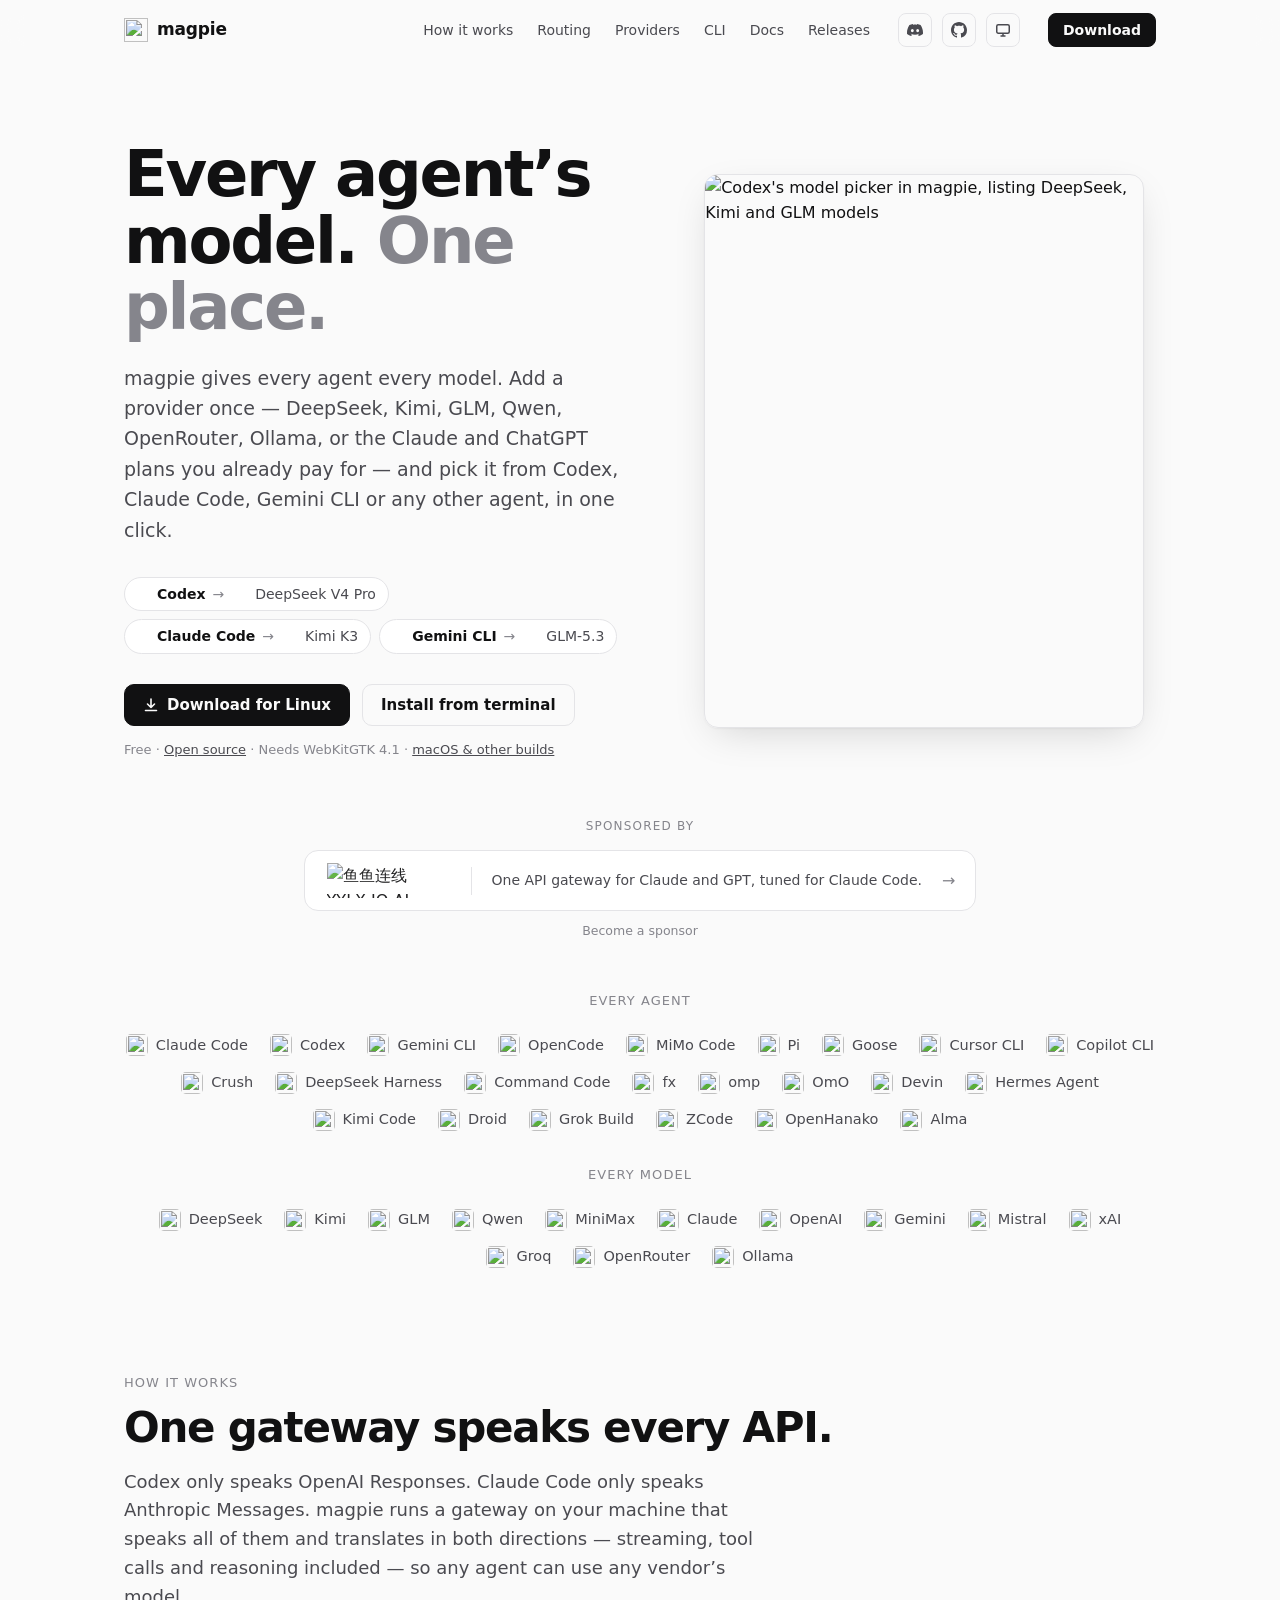
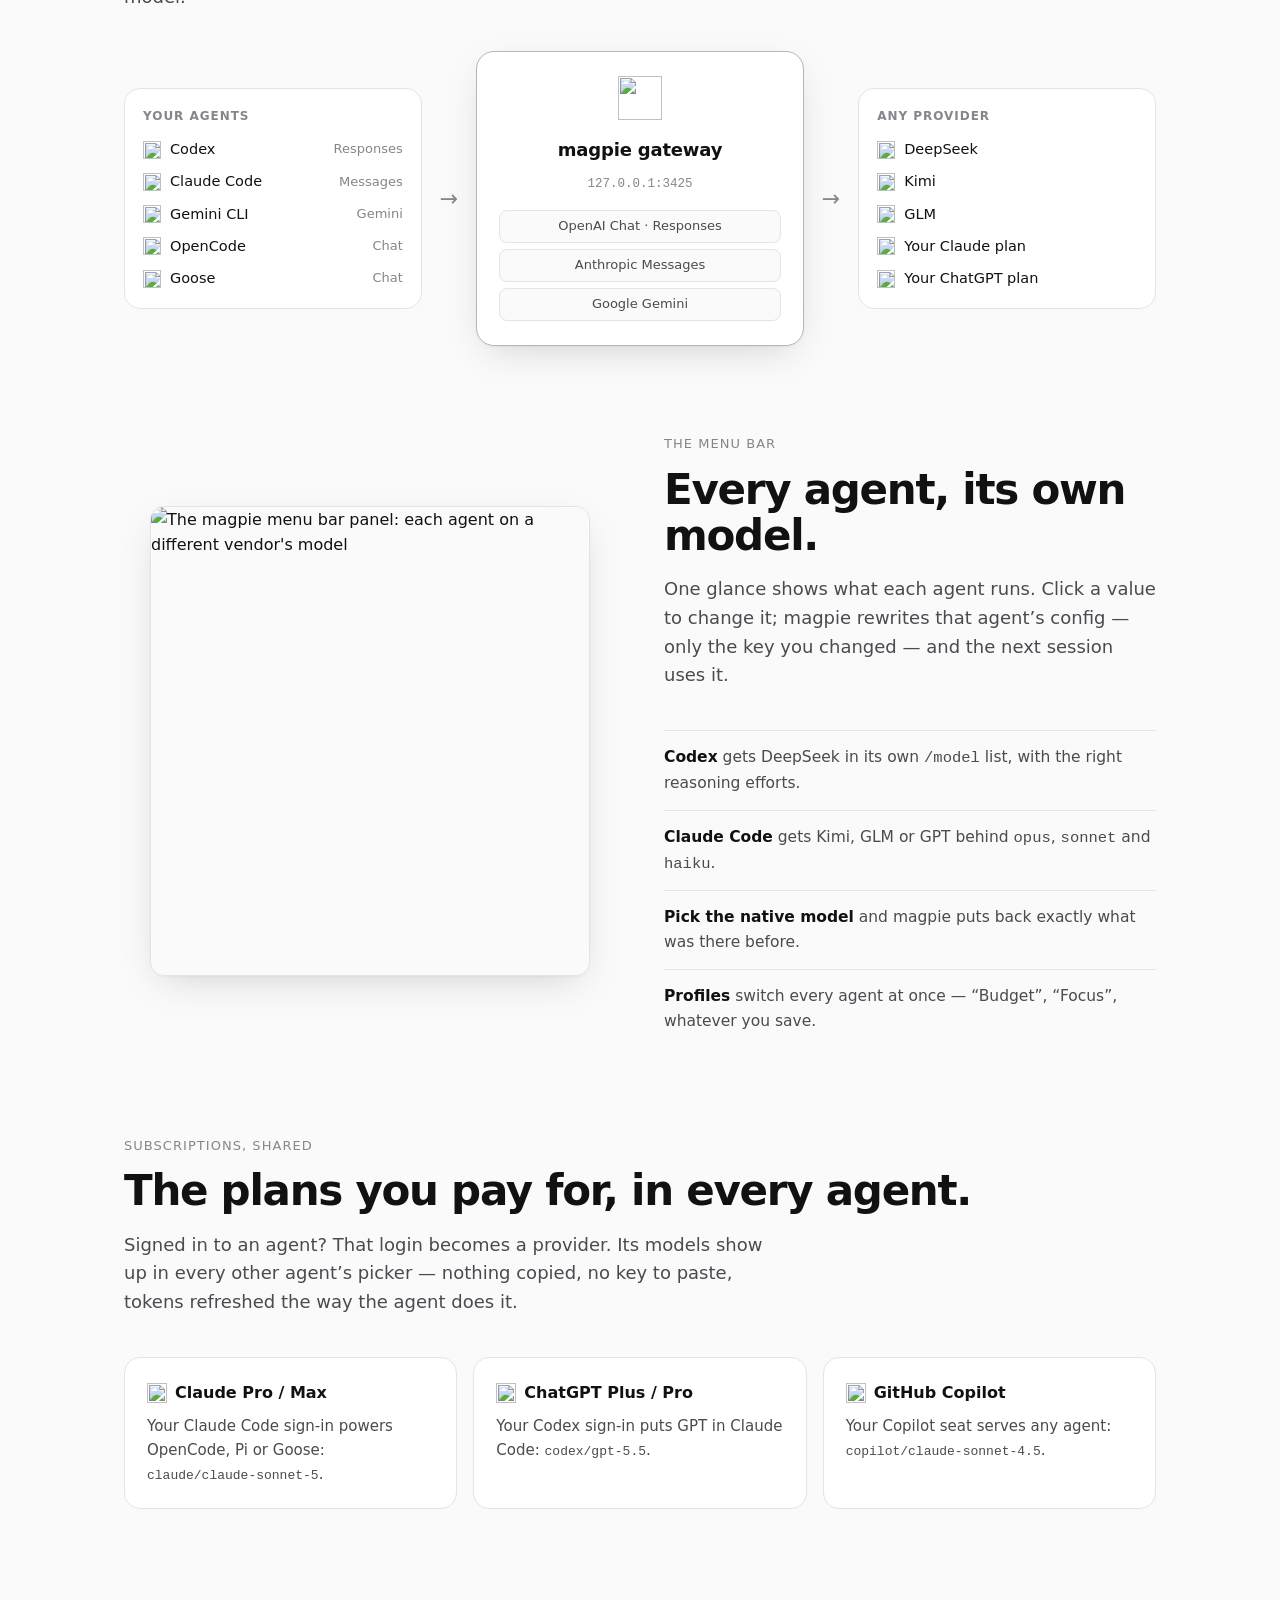
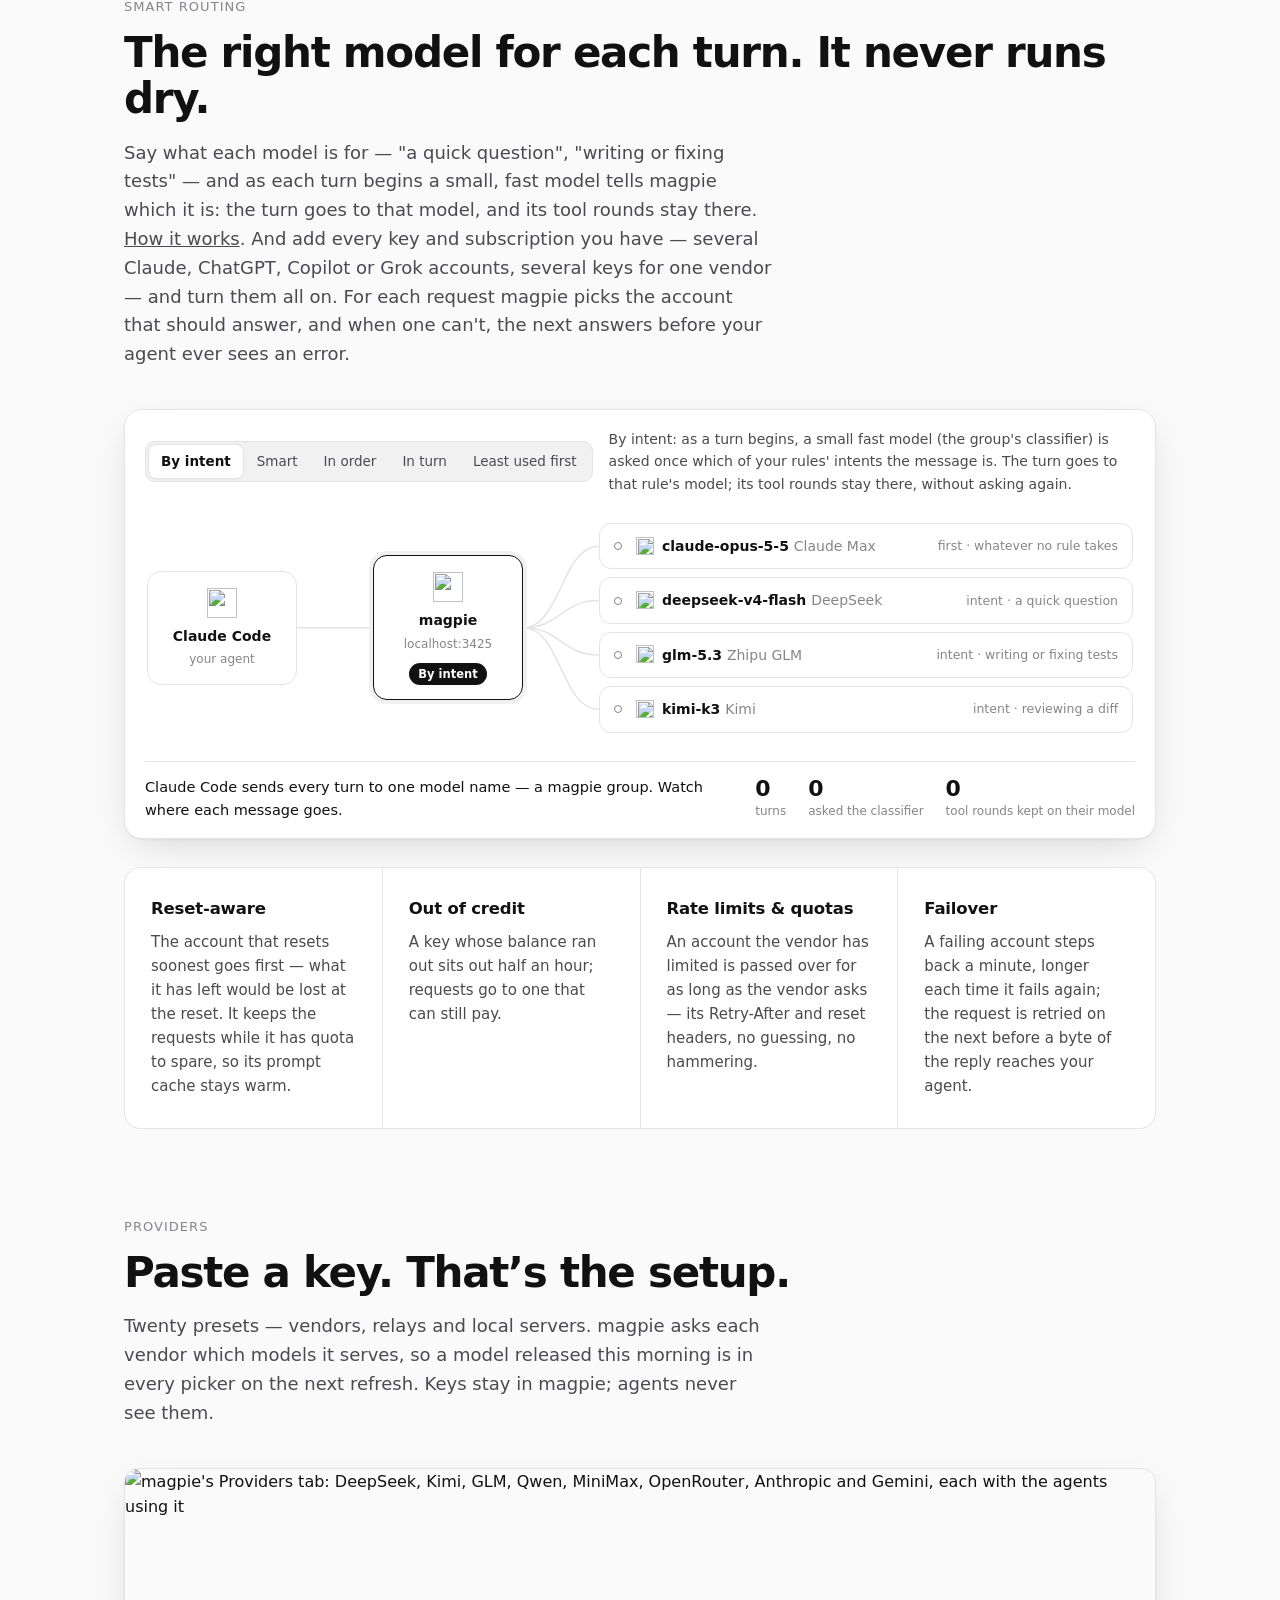
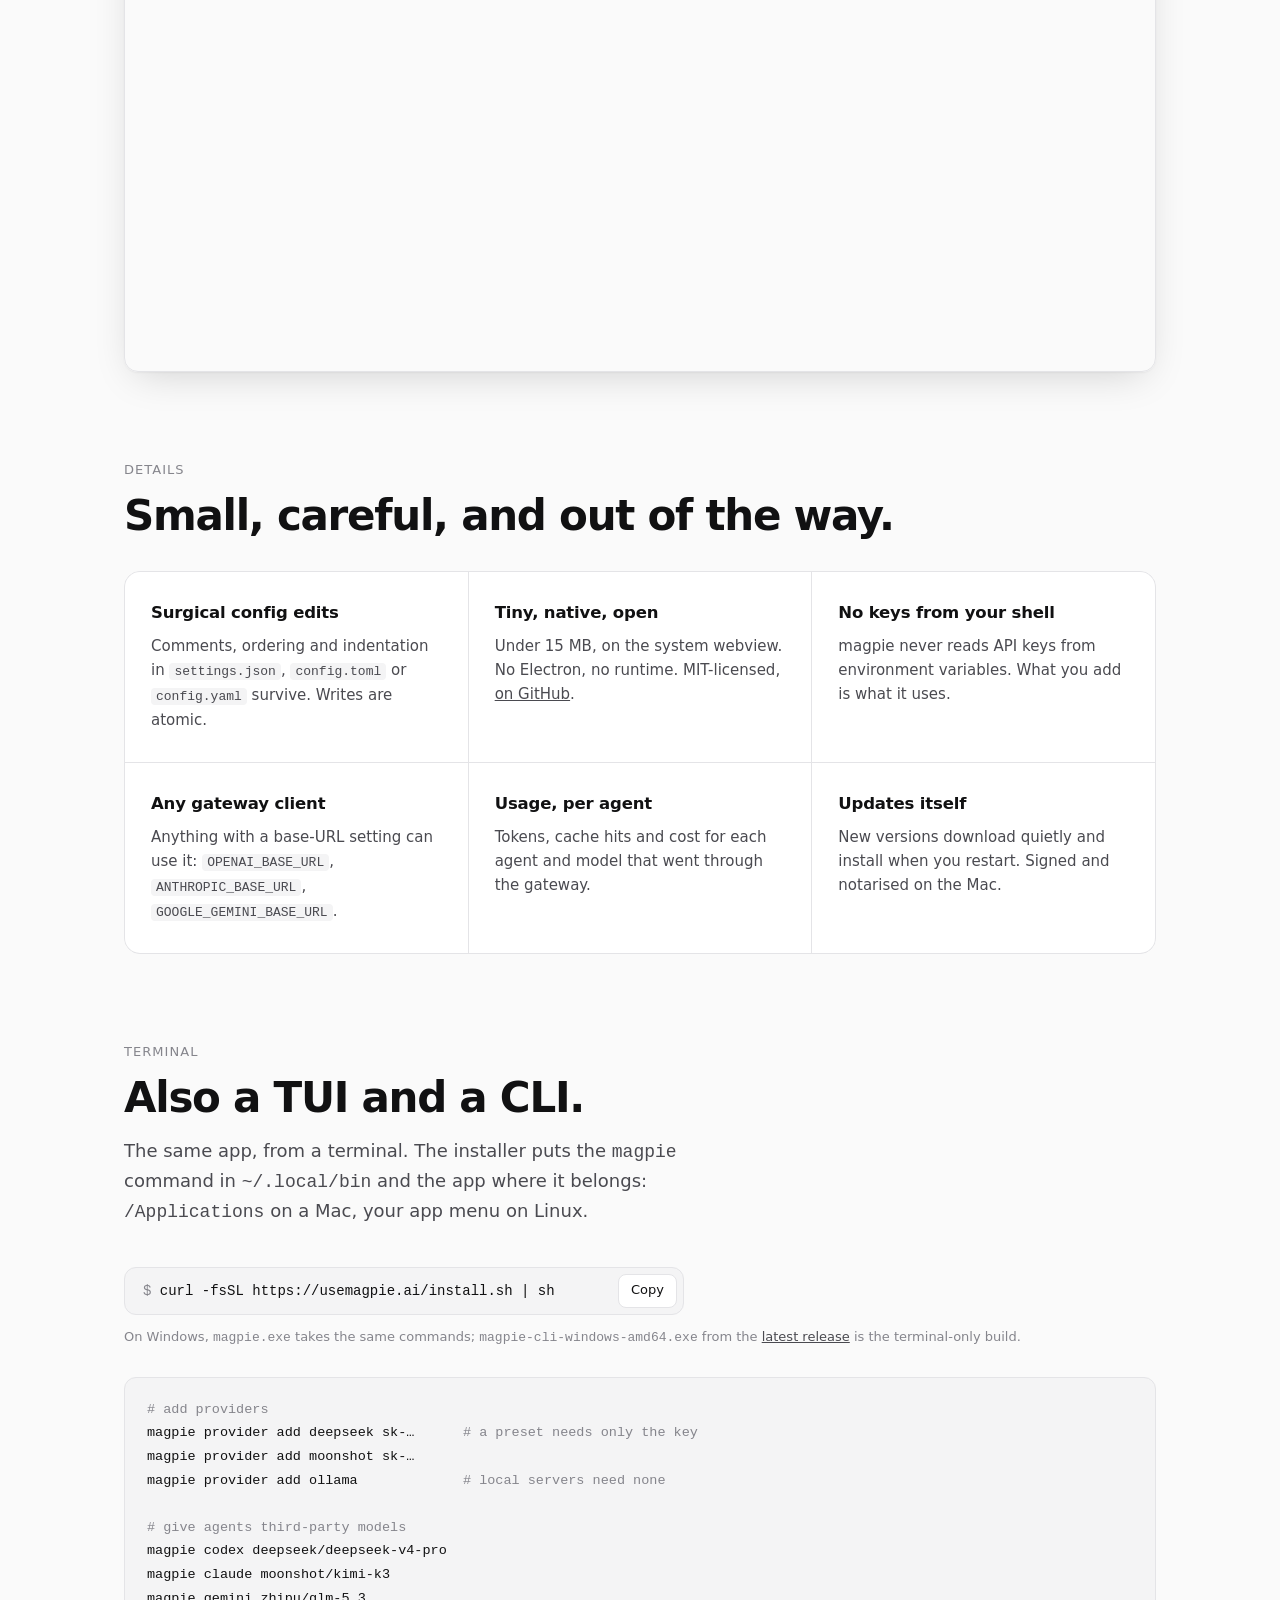
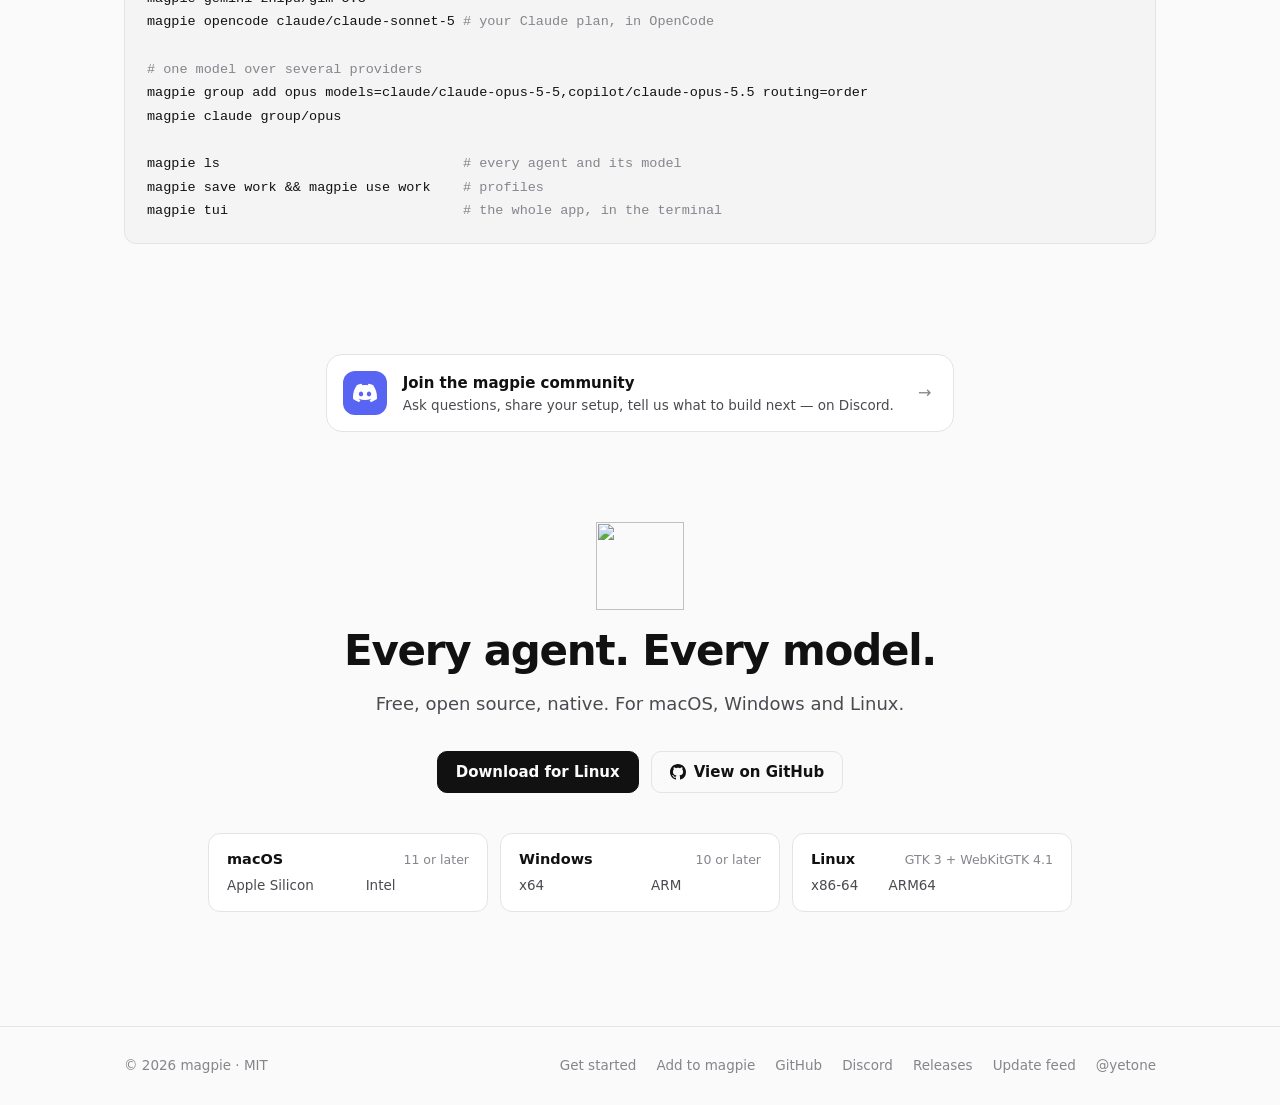
==== site/public/index.html @ d2b93f5d "chore: 同步上游主分支并保留 Codex 回归用例 #239 合并 main 831df857，保留原生会话标识和禁用供应商时模型列表不收窄的两组回归用例。全量 nogui 测试、go vet、" ====
<!doctype html>
<html lang="en">
<head>
<meta charset="utf-8">
<meta name="viewport" content="width=device-width, initial-scale=1">
<title>magpie</title>
<meta name="description" content="One place to pick every agent's model. Codex on DeepSeek, Claude Code on Kimi, Gemini CLI on GLM, from the menu bar, through one local gateway.">
<meta name="color-scheme" content="light dark">
<meta name="theme-color" content="#fafafa">
<script>
// The chosen theme (light, dark, or the system's) is on <html data-theme>
// before anything paints.
(() => {
  let mode = "system";
  try { mode = localStorage.getItem("theme") || "system"; } catch {}
  const q = matchMedia("(prefers-color-scheme: dark)");
  const apply = () => {
    const t = mode === "system" ? (q.matches ? "dark" : "light") : mode;
    document.documentElement.dataset.theme = t;
    document.querySelector('meta[name="theme-color"]').content = t === "dark" ? "#0b0b0c" : "#fafafa";
    document.querySelectorAll("button.theme").forEach((b) => { b.dataset.mode = mode; b.title = "Theme: " + mode; });
  };
  q.addEventListener("change", () => mode === "system" && apply());
  window.setTheme = (m) => { mode = m; try { m === "system" ? localStorage.removeItem("theme") : localStorage.setItem("theme", m); } catch {} apply(); };
  window.themeMode = () => mode;
  apply();
})();
</script>
<link rel="icon" href="/favicon.png" type="image/png">
<link rel="apple-touch-icon" href="/img/icon-256.png">
<meta property="og:title" content="magpie">
<meta property="og:description" content="Every agent’s model. One place.">
<meta property="og:image" content="https://usemagpie.ai/img/og.png">
<meta property="og:image:width" content="2400">
<meta property="og:image:height" content="1260">
<meta property="og:image:alt" content="magpie: every agent’s model, one place">
<meta name="twitter:title" content="magpie">
<meta name="twitter:description" content="Every agent’s model. One place.">
<meta name="twitter:image" content="https://usemagpie.ai/img/og.png">
<meta property="og:url" content="https://usemagpie.ai/">
<meta name="twitter:card" content="summary_large_image">
<style>
:root {
  --bg: #fafafa;
  --bg2: #f1f1f2;
  --card: #ffffff;
  --ink: #111112;
  --ink2: #4a4a50;
  --ink3: #85858c;
  --line: #e4e4e7;
  --btn: #111112;
  --btn-ink: #fafafa;
  --code: #f4f4f5;
  --shadow: 0 1px 2px rgba(0,0,0,.04), 0 12px 40px -12px rgba(0,0,0,.18);
}
:root[data-theme="dark"] {
    --bg: #0b0b0c;
    --bg2: #121214;
    --card: #161618;
    --ink: #f2f2f3;
    --ink2: #b3b3ba;
    --ink3: #7a7a82;
    --line: #26262a;
    --btn: #f2f2f3;
    --btn-ink: #0b0b0c;
    --code: #151517;
    --shadow: 0 1px 2px rgba(0,0,0,.3), 0 20px 60px -20px rgba(0,0,0,.8);
}
@media (prefers-color-scheme: dark) {
  :root:not([data-theme="light"]) {
    --bg: #0b0b0c;
    --bg2: #121214;
    --card: #161618;
    --ink: #f2f2f3;
    --ink2: #b3b3ba;
    --ink3: #7a7a82;
    --line: #26262a;
    --btn: #f2f2f3;
    --btn-ink: #0b0b0c;
    --code: #151517;
    --shadow: 0 1px 2px rgba(0,0,0,.3), 0 20px 60px -20px rgba(0,0,0,.8);
  }
}
[data-theme="dark"] .bird { filter: invert(1); }
@media (prefers-color-scheme: dark) { :root:not([data-theme="light"]) .bird { filter: invert(1); } }
.for-dark { display: none !important; }
[data-theme="dark"] .for-light { display: none !important; }
[data-theme="dark"] .for-dark { display: block !important; }
.theme { display: inline-grid; place-items: center; width: 34px; height: 34px; border-radius: 8px; border: 1px solid var(--line); background: transparent; color: var(--ink2); cursor: pointer; padding: 0; }
.theme:hover { color: var(--ink); }
.theme svg { width: 16px; height: 16px; display: none; }
.theme.gh svg { display: block; }
nav .wrap > .gh { margin-right: -18px; }
.theme[data-mode="system"] .i-system, .theme[data-mode="light"] .i-light, .theme[data-mode="dark"] .i-dark { display: block; }
* { box-sizing: border-box; }
html { -webkit-text-size-adjust: 100%; }
body {
  margin: 0;
  background: var(--bg);
  color: var(--ink);
  font: 16px/1.6 -apple-system, BlinkMacSystemFont, "SF Pro Text", "Inter", "Segoe UI", system-ui, sans-serif;
  -webkit-font-smoothing: antialiased;
}
a { color: inherit; }
code, pre, kbd { font-family: ui-monospace, "SF Mono", "JetBrains Mono", Menlo, Consolas, monospace; }
.wrap { max-width: 1080px; margin: 0 auto; padding: 0 24px; }

nav { position: sticky; top: 0; z-index: 10; backdrop-filter: saturate(1.4) blur(14px); -webkit-backdrop-filter: saturate(1.4) blur(14px); background: color-mix(in srgb, var(--bg) 78%, transparent); border-bottom: 1px solid transparent; transition: border-color .2s; }
nav.scrolled { border-bottom-color: var(--line); }
nav .wrap { display: flex; align-items: center; gap: 28px; height: 60px; }
.brand { display: flex; align-items: center; gap: 9px; font-weight: 650; font-size: 17px; letter-spacing: -.01em; text-decoration: none; }
.brand img { width: 24px; height: 24px; }
nav .links { display: flex; gap: 24px; margin-left: auto; font-size: 14px; color: var(--ink2); }
nav .links a { text-decoration: none; }
nav .links a:hover { color: var(--ink); }
.btn { display: inline-flex; align-items: center; gap: 8px; padding: 0 18px; height: 42px; border-radius: 10px; background: var(--btn); color: var(--btn-ink); text-decoration: none; font-weight: 560; font-size: 15px; white-space: nowrap; border: 1px solid var(--btn); transition: transform .12s, opacity .12s; }
.btn:hover { opacity: .88; }
.btn:active { transform: translateY(1px); }
.btn.small { height: 34px; padding: 0 14px; font-size: 14px; border-radius: 8px; }
.btn.ghost { background: transparent; color: var(--ink); border-color: var(--line); }
.btn svg { width: 16px; height: 16px; }

.hero { padding: 80px 0 32px; display: grid; grid-template-columns: 1.05fr .95fr; gap: 56px; align-items: center; }
.hero h1 { font-size: clamp(40px, 6vw, 64px); line-height: 1.04; letter-spacing: -.035em; font-weight: 700; margin: 0 0 22px; }
.hero h1 span { color: var(--ink3); }
.hero p.lede { font-size: 19px; color: var(--ink2); margin: 0 0 32px; max-width: 30em; }
.cta { display: flex; flex-wrap: wrap; gap: 12px; align-items: center; }
.meta { margin-top: 14px; font-size: 13px; color: var(--ink3); }
.meta a { color: var(--ink2); }
.shot { position: relative; }
.shot picture img { width: 100%; height: auto; height: auto; max-width: 440px; display: block; margin: 0 auto; border-radius: 14px; box-shadow: var(--shadow); border: 1px solid var(--line); }

.sponsor { padding: 24px 0 8px; text-align: center; }
.sponsor p { font-size: 12px; letter-spacing: .1em; text-transform: uppercase; color: var(--ink3); margin: 0 0 14px; }
.sponsor .card { display: inline-flex; align-items: center; gap: 20px; max-width: 100%; padding: 12px 20px 12px 22px; background: var(--card); border: 1px solid var(--line); border-radius: 14px; text-decoration: none; text-align: left; transition: border-color .2s, box-shadow .2s, transform .2s; }
.sponsor .card:hover { border-color: color-mix(in srgb, var(--ink) 18%, var(--line)); box-shadow: var(--shadow); transform: translateY(-1px); }
.sponsor .card img { flex: none; width: 124px; height: auto; opacity: .92; }
.sponsor .card hr { flex: none; width: 1px; height: 28px; margin: 0; border: 0; background: var(--line); }
.sponsor .card span { font-size: 14px; line-height: 1.5; color: var(--ink2); }
.sponsor .card i { flex: none; font-style: normal; color: var(--ink3); transition: color .2s, transform .2s; }
.sponsor .card:hover i { color: var(--ink); transform: translateX(2px); }
.sponsor .more { display: inline-block; margin-top: 10px; font-size: 12.5px; color: var(--ink3); text-decoration: none; }
.sponsor .more:hover { color: var(--ink2); }

.community { text-align: center; padding: 110px 0 0; }
.community a { display: inline-flex; align-items: center; gap: 16px; max-width: 100%; padding: 16px 22px 16px 16px; background: var(--card); border: 1px solid var(--line); border-radius: 16px; text-decoration: none; text-align: left; transition: border-color .2s, box-shadow .2s, transform .2s; }
.community a:hover { border-color: color-mix(in srgb, var(--ink) 18%, var(--line)); box-shadow: var(--shadow); transform: translateY(-1px); }
.community .glyph { flex: none; display: grid; place-items: center; width: 44px; height: 44px; border-radius: 12px; color: #fff; background: #5865f2; }
.community .glyph svg { width: 24px; height: 24px; }
.community b { display: block; font-size: 15px; font-weight: 600; color: var(--ink); }
.community span { display: block; font-size: 13.5px; line-height: 1.5; color: var(--ink2); }
.community i { flex: none; margin-left: 8px; font-style: normal; color: var(--ink3); transition: color .2s, transform .2s; }
.community a:hover i { color: var(--ink); transform: translateX(2px); }
.community + .final { padding-top: 90px; }

.agents { padding: 40px 0 16px; text-align: center; }
.agents p { font-size: 13px; letter-spacing: .08em; text-transform: uppercase; color: var(--ink3); margin: 0 0 22px; }
.agents ul { list-style: none; margin: 0; padding: 0; display: flex; flex-wrap: wrap; justify-content: center; gap: 14px 22px; }
.agents li { display: flex; align-items: center; gap: 8px; font-size: 14.5px; color: var(--ink2); }
.agents img { width: 22px; height: 22px; border-radius: 5px; }

section { padding: 88px 0 0; }
.eyebrow { font-size: 13px; letter-spacing: .08em; text-transform: uppercase; color: var(--ink3); margin: 0 0 12px; }
h2 { font-size: clamp(30px, 4vw, 42px); line-height: 1.1; letter-spacing: -.03em; margin: 0 0 16px; font-weight: 680; }
.sub { font-size: 18px; color: var(--ink2); max-width: 36em; margin: 0 0 40px; }

.grid { display: grid; grid-template-columns: repeat(3, 1fr); gap: 1px; background: var(--line); border: 1px solid var(--line); border-radius: 16px; overflow: hidden; }
.grid > div { background: var(--card); padding: 28px 26px 30px; }
.grid h3 { margin: 0 0 8px; font-size: 16.5px; letter-spacing: -.01em; font-weight: 640; }
.grid p { margin: 0; color: var(--ink2); font-size: 15px; }
.grid code { font-size: 13px; background: var(--code); padding: 1px 5px; border-radius: 4px; }

.split { display: grid; grid-template-columns: 1fr 1fr; gap: 48px; align-items: center; }
.split img { width: 100%; height: auto; height: auto; max-width: 440px; display: block; margin: 0 auto; border-radius: 14px; box-shadow: var(--shadow); border: 1px solid var(--line); }
.split ul { padding: 0; margin: 0; list-style: none; }
.split li { padding: 14px 0; border-top: 1px solid var(--line); color: var(--ink2); font-size: 15.5px; }
.split li b { color: var(--ink); font-weight: 600; }

pre { margin: 0; background: var(--code); border: 1px solid var(--line); border-radius: 12px; padding: 20px 22px; overflow-x: auto; font-size: 13.5px; line-height: 1.75; color: var(--ink); }
pre .c { color: var(--ink3); }
.table { width: 100%; border-collapse: collapse; font-size: 14.5px; }
.table th, .table td { text-align: left; padding: 11px 12px; border-bottom: 1px solid var(--line); }
.table th { font-weight: 560; color: var(--ink3); font-size: 13px; }
.table td:first-child { font-weight: 560; }
.table code { font-size: 13px; }

.install { display: flex; align-items: center; gap: 12px; background: var(--code); border: 1px solid var(--line); border-radius: 12px; padding: 6px 6px 6px 18px; max-width: 560px; }
.install code { flex: 1; font-size: 14px; overflow-x: auto; white-space: nowrap; }
.install code::before { content: "$ "; color: var(--ink3); }
.copy { flex: none; height: 34px; padding: 0 12px; border-radius: 8px; border: 1px solid var(--line); background: var(--card); color: var(--ink); font: inherit; font-size: 13px; cursor: pointer; }
.copy:hover { border-color: var(--ink3); }

.final { text-align: center; padding: 120px 0 100px; }
.final img { width: 88px; height: 88px; margin-bottom: 18px; }
.final .cta { justify-content: center; }
.btn .os-windows, .btn .os-linux { display: none; }
html[data-os="windows"] .btn .os-mac, html[data-os="linux"] .btn .os-mac { display: none; }
html[data-os="windows"] .btn .os-windows, html[data-os="linux"] .btn .os-linux { display: block; }
.plats { display: flex; justify-content: center; flex-wrap: wrap; gap: 12px; margin-top: 40px; scroll-margin-top: 90px; }
.plats > div { display: grid; grid-template-columns: auto auto; gap: 4px 14px; align-items: baseline; text-align: left; padding: 14px 18px; flex: 0 1 280px; min-width: 250px; border: 1px solid var(--line); border-radius: 12px; background: var(--card); font-size: 13.5px; }
.plats b { font-weight: 600; font-size: 14.5px; color: var(--ink); }
.plats span { color: var(--ink3); font-size: 12.5px; justify-self: end; }
.plats a { color: var(--ink2); text-decoration: none; }
.plats a:hover { color: var(--ink); text-decoration: underline; }
footer { border-top: 1px solid var(--line); padding: 28px 0 40px; font-size: 13.5px; color: var(--ink3); }
footer .wrap { display: flex; flex-wrap: wrap; gap: 12px 24px; align-items: center; }
footer .links { margin-left: auto; display: flex; gap: 20px; }
footer a { text-decoration: none; }
footer a:hover { color: var(--ink); }

.shot.stack { position: relative; }
.shot img.pick { width: 100%; height: auto; height: auto; max-width: 440px; display: block; margin: 0 auto; border-radius: 14px; box-shadow: var(--shadow); border: 1px solid var(--line); }
.chips { display: flex; flex-wrap: wrap; gap: 8px; margin: 0 0 30px; }
.chip { display: inline-flex; align-items: center; gap: 7px; font-size: 14px; color: var(--ink2); background: var(--card); border: 1px solid var(--line); border-radius: 999px; padding: 5px 12px 5px 8px; }
.chip img { width: 17px; height: 17px; }
.chip b { color: var(--ink); font-weight: 580; }
.chip i { font-style: normal; color: var(--ink3); }

.flow { display: grid; grid-template-columns: 1fr auto 1.1fr auto 1fr; gap: 18px; align-items: center; }
.col { background: var(--card); border: 1px solid var(--line); border-radius: 16px; padding: 18px; }
.col h4 { margin: 0 0 12px; font-size: 12px; letter-spacing: .08em; text-transform: uppercase; color: var(--ink3); font-weight: 560; }
.col ul { list-style: none; margin: 0; padding: 0; display: grid; gap: 9px; }
.col li { display: flex; align-items: center; gap: 9px; font-size: 14.5px; }
.col li img { width: 18px; height: 18px; }
.col li span { color: var(--ink3); font-size: 13px; margin-left: auto; }
.hub { background: var(--card); color: var(--ink); border: 1px solid color-mix(in srgb, var(--ink) 22%, var(--line)); border-radius: 18px; padding: 24px 22px; text-align: center; box-shadow: var(--shadow); }
.hub img { width: 44px; height: 44px; }
.hub b { display: block; font-size: 18px; margin: 8px 0 4px; letter-spacing: -.01em; }
.hub code { font-size: 12.5px; color: var(--ink3); }
.hub ul { list-style: none; padding: 0; margin: 16px 0 0; display: grid; gap: 6px; font-size: 13px; color: var(--ink2); }
.hub li { background: var(--bg); border: 1px solid var(--line); border-radius: 8px; padding: 5px 8px; }
.arrow { color: var(--ink3); font-size: 22px; }


@keyframes live { 70% { box-shadow: 0 0 0 7px transparent; } 100% { box-shadow: 0 0 0 0 transparent; } }

.rt { background: var(--card); border: 1px solid var(--line); border-radius: 18px; box-shadow: var(--shadow); padding: 18px 20px 16px; margin: 0 0 28px; }
.rt-top { display: flex; align-items: center; gap: 12px 16px; flex-wrap: wrap; }
.rt-tabs { display: inline-flex; gap: 2px; padding: 3px; background: var(--bg2); border: 1px solid var(--line); border-radius: 10px; max-width: 100%; overflow-x: auto; }
.rt-tabs button { font: inherit; font-size: 13.5px; border: 0; background: none; color: var(--ink2); padding: 6px 12px; border-radius: 7px; cursor: pointer; white-space: nowrap; }
.rt-tabs button:hover { color: var(--ink); }
.rt-tabs button[aria-selected="true"] { background: var(--card); color: var(--ink); font-weight: 560; box-shadow: 0 0 0 1px var(--line), 0 1px 2px rgb(0 0 0 / .08); }
.rt-mode { margin: 0; flex: 1 1 20em; font-size: 14px; color: var(--ink2); }
.rt-stage { position: relative; display: grid; grid-template-columns: 150px 150px minmax(0, 1fr); column-gap: 76px; align-items: center; padding: 28px 2px; }
.rt-wires { position: absolute; inset: 0; width: 100%; height: 100%; overflow: visible; pointer-events: none; }
.rt-wires path { fill: none; stroke: var(--line); stroke-width: 1.5; transition: opacity .3s; }
.rt-wires path.live { stroke: var(--ink3); stroke-dasharray: 3 5; animation: rtflow .7s linear infinite; }
.rt-wires path.rest { stroke-dasharray: 2 6; opacity: .45; }
@keyframes rtflow { to { stroke-dashoffset: -8; } }
.rt-wires .pkt { fill: var(--ink); filter: drop-shadow(0 0 3px var(--ink3)); }
.rt-wires .pkt.back { fill: var(--card); stroke: var(--ink); stroke-width: 2; }
.rt-node { position: relative; z-index: 1; display: flex; flex-direction: column; align-items: center; gap: 3px; padding: 16px 10px 14px; background: var(--card); border: 1px solid var(--line); border-radius: 14px; text-align: center; }
.rt-node img { width: 30px; height: 30px; margin-bottom: 4px; }
.rt-node b { font-size: 14px; font-weight: 600; }
.rt-node small { font-size: 12px; color: var(--ink3); }
.rt-hub { border-color: var(--ink); box-shadow: 0 0 0 4px var(--bg2); }
.rt-hub i { font-style: normal; font-size: 11.5px; font-weight: 560; margin-top: 6px; padding: 2px 9px; border-radius: 999px; background: var(--ink); color: var(--card); }
.rt-hub.tick, .rt-src.tick { animation: rttick .4s ease-out; }
@keyframes rttick { 40% { transform: scale(1.04); } }
.rt-accts { position: relative; z-index: 1; list-style: none; margin: 0; padding: 0; display: grid; gap: 8px; }
.rt-accts li { position: relative; display: grid; grid-template-columns: 10px minmax(0, 1fr) auto; align-items: center; column-gap: 12px; row-gap: 7px; padding: 11px 14px; background: var(--card); border: 1px solid var(--line); border-radius: 12px; font-size: 14px; transition: opacity .3s, border-color .3s; }
.rt-accts b { font-weight: 560; color: var(--ink); overflow: hidden; text-overflow: ellipsis; white-space: nowrap; }
.rt-accts b span { font-weight: 450; color: var(--ink3); }
.rt-accts b img { width: 18px; height: 18px; margin-right: 8px; vertical-align: -3.5px; }
.rt-accts em { font-style: normal; font-size: 12.5px; color: var(--ink3); white-space: nowrap; font-variant-numeric: tabular-nums; }
.rt-accts .bar { grid-column: 2 / 4; height: 4px; border-radius: 2px; background: var(--bg2); overflow: hidden; }
.rt-accts .bar i { display: block; height: 100%; width: 0; border-radius: 2px; background: var(--ink3); transition: width .4s; }
.rt-accts li.nobar .bar { visibility: hidden; }
.rt-accts.models .bar { display: none; }
.rt-accts .dot { width: 8px; height: 8px; border-radius: 50%; border: 1.5px solid var(--ink3); }
.rt-accts li.on { border-color: var(--ink); }
.rt-accts li.on em { color: var(--ink); }
.rt-accts li.on .bar i { background: var(--ink); }
.rt-accts li.on .dot { background: var(--ink); border-color: var(--ink); box-shadow: 0 0 0 0 color-mix(in srgb, var(--ink) 40%, transparent); animation: live 1.8s infinite; }
.rt-accts li.low em { color: var(--ink2); }
.rt-accts li.rest { border-style: dashed; }
.rt-accts li.rest > :not(.tag) { opacity: .5; }
.rt-accts li.hit { animation: rthit .45s; }
@keyframes rthit { 20% { transform: translateX(-5px); } 40% { transform: translateX(4px); } 60% { transform: translateX(-2px); } 80% { transform: translateX(1px); } }
.rt-accts .tag { position: absolute; right: 12px; top: -10px; padding: 2px 8px; border-radius: 6px; background: var(--ink); color: var(--card); font: 600 11px/1.5 ui-monospace, SFMono-Regular, Menlo, monospace; opacity: 0; transform: translateY(4px) scale(.9); transition: opacity .25s, transform .25s; pointer-events: none; }
.rt-accts li.tagged .tag { opacity: 1; transform: none; }
.rt-foot { display: flex; align-items: center; justify-content: space-between; gap: 14px 24px; flex-wrap: wrap; padding-top: 14px; border-top: 1px solid var(--line); }
.rt-cap { flex: 1 1 24em; margin: 0; min-height: 3em; display: flex; align-items: center; font-size: 14.5px; color: var(--ink); }
.rt-cap.in { animation: rtin .4s ease-out; }
@keyframes rtin { from { opacity: 0; transform: translateY(4px); } }
.rt-stats { display: flex; gap: 22px; font-size: 12px; color: var(--ink3); }
.rt-stats span { display: flex; flex-direction: column; }
.rt-stats b { font-size: 22px; line-height: 1.2; font-weight: 650; letter-spacing: -.02em; color: var(--ink); font-variant-numeric: tabular-nums; }
.grid.rt-points { grid-template-columns: repeat(4, 1fr); }
@media (prefers-reduced-motion: reduce) { .rt-accts li.on .dot, .rt-wires path.live, .rt-accts li.hit, .rt-hub.tick, .rt-src.tick, .rt-cap.in { animation: none; } }
@media (max-width: 860px) {
  .rt-stage { grid-template-columns: 1fr 1fr; column-gap: 40px; row-gap: 30px; }
  .rt-accts { grid-column: 1 / -1; padding-left: 26px; }
  .grid.rt-points { grid-template-columns: 1fr 1fr; }
}
@media (max-width: 560px) {
  .rt { padding: 14px 12px 14px; }
  .rt-stage { column-gap: 24px; }
  .rt-accts li { grid-template-columns: 10px minmax(0, 1fr); padding: 10px 12px; }
  .rt-accts em { grid-column: 2; white-space: normal; }
  .rt-accts .bar { grid-column: 2; }
  .grid.rt-points { grid-template-columns: 1fr; }
}
.wide img { width: 100%; height: auto; height: auto; display: block; border-radius: 14px; box-shadow: var(--shadow); border: 1px solid var(--line); }
.subs { display: grid; grid-template-columns: repeat(3, 1fr); gap: 16px; }
.subs > div { background: var(--card); border: 1px solid var(--line); border-radius: 16px; padding: 22px; }
.subs .who { display: flex; align-items: center; gap: 8px; font-weight: 600; margin-bottom: 8px; }
.subs .who img { width: 20px; height: 20px; }
.subs p { margin: 0; color: var(--ink2); font-size: 15px; }
.subs code { font-size: 13px; }

@media (max-width: 860px) {
  .hero { grid-template-columns: 1fr; padding-top: 56px; gap: 44px; }
  .split { grid-template-columns: 1fr; }
  .split.rev > :first-child { order: 2; }
  .flow { grid-template-columns: 1fr; }
  .arrow { transform: rotate(90deg); text-align: center; }
  .subs { grid-template-columns: 1fr; }
  .grid { grid-template-columns: 1fr 1fr; }
  nav .links a.hide { display: none; }
}
@media (max-width: 560px) {
  .wrap { padding: 0 16px; }
  .grid { grid-template-columns: 1fr; }
  .sponsor .card { flex-direction: column; gap: 10px; padding: 16px 20px; text-align: center; }
  .sponsor .card hr, .sponsor .card i { display: none; }
  nav .links { gap: 16px; }
  nav .wrap { gap: 14px; }
  nav .links a.hide-sm { display: none; }
  nav .wrap > .gh { margin-right: -6px; }
  section { padding-top: 64px; }
  .table .path { display: none; }
}
</style>
</head>
<body>

<nav id="nav"><div class="wrap">
  <a class="brand" href="/"><img class="bird" src="/img/magpie-small.svg" alt="">magpie</a>
  <div class="links">
    <a class="hide" href="#how">How it works</a>
    <a class="hide" href="#routing">Routing</a>
    <a class="hide" href="#providers">Providers</a>
    <a href="#cli">CLI</a>
    <a class="hide-sm" href="/docs/start">Docs</a>
    <a class="hide-sm" href="https://github.com/yetone/magpie-releases/releases">Releases</a>
  </div>
  <a class="theme gh" href="https://discord.gg/vGSnD3ZKQF" aria-label="magpie on Discord" title="Join us on Discord"><svg viewBox="0 0 24 24" fill="currentColor" aria-hidden="true"><path d="M20.317 4.3698a19.7913 19.7913 0 00-4.8851-1.5152.0741.0741 0 00-.0785.0371c-.211.3753-.4447.8648-.6083 1.2495-1.8447-.2762-3.68-.2762-5.4868 0-.1636-.3933-.4058-.8742-.6177-1.2495a.077.077 0 00-.0785-.037 19.7363 19.7363 0 00-4.8852 1.515.0699.0699 0 00-.0321.0277C.5334 9.0458-.319 13.5799.0992 18.0578a.0824.0824 0 00.0312.0561c2.0528 1.5076 4.0413 2.4228 5.9929 3.0294a.0777.0777 0 00.0842-.0276c.4616-.6304.8731-1.2952 1.226-1.9942a.076.076 0 00-.0416-.1057c-.6528-.2476-1.2743-.5495-1.8722-.8923a.077.077 0 01-.0076-.1277c.1258-.0943.2517-.1923.3718-.2914a.0743.0743 0 01.0776-.0105c3.9278 1.7933 8.18 1.7933 12.0614 0a.0739.0739 0 01.0785.0095c.1202.099.246.1981.3728.2924a.077.077 0 01-.0066.1276 12.2986 12.2986 0 01-1.873.8914.0766.0766 0 00-.0407.1067c.3604.698.7719 1.3628 1.225 1.9932a.076.076 0 00.0842.0286c1.961-.6067 3.9495-1.5219 6.0023-3.0294a.077.077 0 00.0313-.0552c.5004-5.177-.8382-9.6739-3.5485-13.6604a.061.061 0 00-.0312-.0286zM8.02 15.3312c-1.1825 0-2.1569-1.0857-2.1569-2.419 0-1.3332.9555-2.4189 2.157-2.4189 1.2108 0 2.1757 1.0952 2.1568 2.419 0 1.3332-.9555 2.4189-2.1569 2.4189zm7.9748 0c-1.1825 0-2.1569-1.0857-2.1569-2.419 0-1.3332.9554-2.4189 2.1569-2.4189 1.2108 0 2.1757 1.0952 2.1568 2.419 0 1.3332-.946 2.4189-2.1568 2.4189Z"/></svg></a>
  <a class="theme gh" href="https://github.com/yetone/magpie" aria-label="magpie on GitHub" title="Source on GitHub"><svg viewBox="0 0 16 16" fill="currentColor" aria-hidden="true"><path d="M8 0C3.58 0 0 3.58 0 8c0 3.54 2.29 6.53 5.47 7.59.4.07.55-.17.55-.38 0-.19-.01-.82-.01-1.49-2.01.37-2.53-.49-2.69-.94-.09-.23-.48-.94-.82-1.13-.28-.15-.68-.52-.01-.53.63-.01 1.08.58 1.23.82.72 1.21 1.87.87 2.33.66.07-.52.28-.87.51-1.07-1.78-.2-3.64-.89-3.64-3.95 0-.87.31-1.59.82-2.15-.08-.2-.36-1.02.08-2.12 0 0 .67-.21 2.2.82.64-.18 1.32-.27 2-.27.68 0 1.36.09 2 .27 1.53-1.04 2.2-.82 2.2-.82.44 1.1.16 1.92.08 2.12.51.56.82 1.27.82 2.15 0 3.07-1.87 3.75-3.65 3.95.29.25.54.73.54 1.48 0 1.07-.01 1.93-.01 2.2 0 .21.15.46.55.38A8.013 8.013 0 0 0 16 8c0-4.42-3.58-8-8-8Z"/></svg></a>
  <button class="theme" type="button" aria-label="Theme" title="Theme: system"><svg class="i-system" viewBox="0 0 16 16" fill="none" stroke="currentColor" stroke-width="1.5"><rect x="1.75" y="2.75" width="12.5" height="8.5" rx="1.5"/><path d="M5.5 14h5M8 11.25V14"/></svg><svg class="i-light" viewBox="0 0 16 16" fill="none" stroke="currentColor" stroke-width="1.5" stroke-linecap="round"><circle cx="8" cy="8" r="3"/><path d="M8 1v1.5M8 13.5V15M1 8h1.5M13.5 8H15M3 3l1 1M12 12l1 1M3 13l1-1M12 4l1-1"/></svg><svg class="i-dark" viewBox="0 0 16 16" fill="none" stroke="currentColor" stroke-width="1.5" stroke-linejoin="round"><path d="M13.5 9.5A5.5 5.5 0 0 1 6.5 2.5a5.5 5.5 0 1 0 7 7Z"/></svg></button>
  <a class="btn small dl" href="/download">Download</a>
</div></nav>

<main class="wrap">
  <header class="hero">
    <div>
      <h1>Every agent’s model. <span>One place.</span></h1>
      <p class="lede">magpie gives every agent every model. Add a provider once — DeepSeek, Kimi, GLM, Qwen, OpenRouter, Ollama, or the Claude and ChatGPT plans you already pay for — and pick it from Codex, Claude Code, Gemini CLI or any other agent, in one click.</p>
      <div class="chips">
        <span class="chip"><img src="/icons/codex-color.svg" alt=""><b>Codex</b><i>→</i><img src="/icons/deepseek-color.svg" alt="">DeepSeek V4 Pro</span>
        <span class="chip"><img src="/icons/claudecode-color.svg" alt=""><b>Claude Code</b><i>→</i><img class="bird" src="/icons/kimi.svg" alt="">Kimi K3</span>
        <span class="chip"><img src="/icons/geminicli-color.svg" alt=""><b>Gemini CLI</b><i>→</i><img src="/icons/zhipu-color.svg" alt="">GLM-5.3</span>
      </div>
      <div class="cta">
        <a class="btn dl" href="/download">
          <svg class="os-mac" viewBox="0 0 16 16" fill="currentColor"><path d="M11.2 8.5c0-1.6 1.3-2.4 1.4-2.4-.8-1.1-2-1.3-2.4-1.3-1-.1-2 .6-2.5.6s-1.3-.6-2.2-.6C4.4 4.8 3.3 5.5 2.7 6.6c-1.2 2.1-.3 5.2.9 6.9.6.8 1.2 1.7 2.1 1.7.8 0 1.2-.5 2.2-.5s1.3.5 2.2.5 1.5-.9 2-1.7c.6-.9.9-1.8.9-1.9 0 0-1.8-.7-1.8-3.1ZM9.6 3.6c.5-.6.8-1.3.7-2.1-.7 0-1.5.5-2 1-.4.5-.8 1.3-.7 2.1.8.1 1.5-.4 2-1Z"/></svg>
          <svg class="os-windows" viewBox="0 0 16 16" fill="currentColor"><path d="M1 2.3 6.7 1.5v5.6H1V2.3Zm6.4-.9L15 .3v6.8H7.4V1.4ZM1 7.9h5.7v5.6L1 12.7V7.9Zm6.4 0H15v6.8l-7.6-1.1V7.9Z"/></svg>
          <svg class="os-linux" viewBox="0 0 16 16" fill="none" stroke="currentColor" stroke-width="1.6" stroke-linecap="round" stroke-linejoin="round"><path d="M8 2v8.5M4.5 7 8 10.5 11.5 7M2.5 13.5h11"/></svg>
          <span class="dl-label">Download for Mac</span>
        </a>
        <a class="btn ghost" href="#cli">Install from terminal</a>
      </div>
      <div class="meta"><span class="ver">Free</span> · <a href="https://github.com/yetone/magpie">Open source</a> · <span class="os-note">macOS 12+ · <a class="alt" href="/download/mac-intel">Intel Mac</a></span> · <a href="#get">Windows &amp; Linux</a></div>
    </div>
    <div class="shot">
      <img loading="lazy" class="pick for-light" src="/img/picker-light.png" width="440" height="555" alt="Codex's model picker in magpie, listing DeepSeek, Kimi and GLM models">
        <img loading="lazy" class="pick for-dark" src="/img/picker-dark.png" width="440" height="555" alt="Codex's model picker in magpie, listing DeepSeek, Kimi and GLM models">
    </div>
  </header>

  <aside class="sponsor" aria-label="Sponsor">
    <p>Sponsored by</p>
    <a class="card" href="https://yylx.io" target="_blank" rel="noopener sponsored">
      <img class="bird" src="/img/sponsor-yylx.png" width="640" height="184" alt="鱼鱼连线 YYLX.IO AI Router">
      <hr>
      <span>One API gateway for Claude and GPT, tuned for Claude Code.</span>
      <i aria-hidden="true">→</i>
    </a>
    <br><a class="more" href="mailto:yetoneful@gmail.com?subject=Sponsoring%20magpie">Become a sponsor</a>
  </aside>

  <div class="agents">
    <p>Every agent</p>
    <ul>
      <li><img src="/icons/claudecode-color.svg" alt="">Claude Code</li>
      <li><img src="/icons/codex-color.svg" alt="">Codex</li>
      <li><img src="/icons/geminicli-color.svg" alt="">Gemini CLI</li>
      <li><img class="bird" src="/icons/opencode.svg" alt="">OpenCode</li>
      <li><img class="bird" src="/icons/mimocode.svg" alt="">MiMo Code</li>
      <li><img class="bird" src="/icons/pi.svg" alt="">Pi</li>
      <li><img class="bird" src="/icons/goose.svg" alt="">Goose</li>
      <li><img class="bird" src="/icons/cursor.svg" alt="">Cursor CLI</li>
      <li><img class="bird" src="/icons/githubcopilot.svg" alt="">Copilot CLI</li>
      <li><img src="/icons/crush.png" alt="">Crush</li>
      <li><img src="/icons/deepseek-color.svg" alt="">DeepSeek Harness</li>
      <li><img class="bird" src="/icons/commandcode.svg" alt="">Command Code</li>
      <li><img class="bird" src="/icons/fx.svg" alt="">fx</li>
      <li><img class="bird" src="/icons/omp.svg" alt="">omp</li>
      <li><img class="bird" src="/icons/omo.svg" alt="">OmO</li>
      <li><img class="bird" src="/icons/devin.svg" alt="">Devin</li>
      <li><img class="bird" src="/icons/hermes.svg" alt="">Hermes Agent</li>
      <li><img class="bird" src="/icons/kimi.svg" alt="">Kimi Code</li>
      <li><img class="bird" src="/icons/factory.svg" alt="">Droid</li>
      <li><img class="bird" src="/icons/xai.svg" alt="">Grok Build</li>
      <li><img src="/icons/zcode.png" alt="">ZCode</li>
      <li><img src="/icons/hanako.png" alt="">OpenHanako</li>
      <li><img src="/icons/alma.png" alt="">Alma</li>
    </ul>
    <p style="margin-top:34px">Every model</p>
    <ul>
      <li><img src="/icons/deepseek-color.svg" alt="">DeepSeek</li>
      <li><img class="bird" src="/icons/kimi.svg" alt="">Kimi</li>
      <li><img src="/icons/zhipu-color.svg" alt="">GLM</li>
      <li><img src="/icons/qwen-color.svg" alt="">Qwen</li>
      <li><img src="/icons/minimax-color.svg" alt="">MiniMax</li>
      <li><img src="/icons/claude-color.svg" alt="">Claude</li>
      <li><img class="bird" src="/icons/openai.svg" alt="">OpenAI</li>
      <li><img src="/icons/gemini-color.svg" alt="">Gemini</li>
      <li><img src="/icons/mistral-color.svg" alt="">Mistral</li>
      <li><img class="bird" src="/icons/xai.svg" alt="">xAI</li>
      <li><img class="bird" src="/icons/groq.svg" alt="">Groq</li>
      <li><img class="bird" src="/icons/openrouter.svg" alt="">OpenRouter</li>
      <li><img class="bird" src="/icons/ollama.svg" alt="">Ollama</li>
    </ul>
  </div>

  <section id="how">
    <p class="eyebrow">How it works</p>
    <h2>One gateway speaks every API.</h2>
    <p class="sub">Codex only speaks OpenAI Responses. Claude Code only speaks Anthropic Messages. magpie runs a gateway on your machine that speaks all of them and translates in both directions — streaming, tool calls and reasoning included — so any agent can use any vendor’s model.</p>
    <div class="flow">
      <div class="col">
        <h4>Your agents</h4>
        <ul>
          <li><img src="/icons/codex-color.svg" alt="">Codex<span>Responses</span></li>
          <li><img src="/icons/claudecode-color.svg" alt="">Claude Code<span>Messages</span></li>
          <li><img src="/icons/geminicli-color.svg" alt="">Gemini CLI<span>Gemini</span></li>
          <li><img class="bird" src="/icons/opencode.svg" alt="">OpenCode<span>Chat</span></li>
          <li><img class="bird" src="/icons/goose.svg" alt="">Goose<span>Chat</span></li>
        </ul>
      </div>
      <div class="arrow">→</div>
      <div class="hub">
        <img class="bird" src="/img/magpie.svg" alt="">
        <b>magpie gateway</b>
        <code>127.0.0.1:3425</code>
        <ul><li>OpenAI Chat · Responses</li><li>Anthropic Messages</li><li>Google Gemini</li></ul>
      </div>
      <div class="arrow">→</div>
      <div class="col">
        <h4>Any provider</h4>
        <ul>
          <li><img src="/icons/deepseek-color.svg" alt="">DeepSeek</li>
          <li><img class="bird" src="/icons/kimi.svg" alt="">Kimi</li>
          <li><img src="/icons/zhipu-color.svg" alt="">GLM</li>
          <li><img src="/icons/claude-color.svg" alt="">Your Claude plan</li>
          <li><img class="bird" src="/icons/openai.svg" alt="">Your ChatGPT plan</li>
        </ul>
      </div>
    </div>
  </section>

  <section>
    <div class="split rev">
      <div>
        <img class="for-light" loading="lazy" src="/img/panel-light.png" width="440" height="470" alt="The magpie menu bar panel: each agent on a different vendor's model">
        <img class="for-dark" loading="lazy" src="/img/panel-dark.png" width="440" height="470" alt="The magpie menu bar panel: each agent on a different vendor's model">
      </div>
      <div>
        <p class="eyebrow">The menu bar</p>
        <h2>Every agent, its own model.</h2>
        <p class="sub">One glance shows what each agent runs. Click a value to change it; magpie rewrites that agent’s config — only the key you changed — and the next session uses it.</p>
        <ul>
          <li><b>Codex</b> gets DeepSeek in its own <code>/model</code> list, with the right reasoning efforts.</li>
          <li><b>Claude Code</b> gets Kimi, GLM or GPT behind <code>opus</code>, <code>sonnet</code> and <code>haiku</code>.</li>
          <li><b>Pick the native model</b> and magpie puts back exactly what was there before.</li>
          <li><b>Profiles</b> switch every agent at once — “Budget”, “Focus”, whatever you save.</li>
        </ul>
      </div>
    </div>
  </section>

  <section id="subscriptions">
    <p class="eyebrow">Subscriptions, shared</p>
    <h2>The plans you pay for, in every agent.</h2>
    <p class="sub">Signed in to an agent? That login becomes a provider. Its models show up in every other agent’s picker — nothing copied, no key to paste, tokens refreshed the way the agent does it.</p>
    <div class="subs">
      <div><div class="who"><img src="/icons/claude-color.svg" alt="">Claude Pro / Max</div><p>Your Claude Code sign-in powers OpenCode, Pi or Goose: <code>claude/claude-sonnet-5</code>.</p></div>
      <div><div class="who"><img class="bird" src="/icons/openai.svg" alt="">ChatGPT Plus / Pro</div><p>Your Codex sign-in puts GPT in Claude Code: <code>codex/gpt-5.5</code>.</p></div>
      <div><div class="who"><img class="bird" src="/icons/githubcopilot.svg" alt="">GitHub Copilot</div><p>Your Copilot seat serves any agent: <code>copilot/claude-sonnet-4.5</code>.</p></div>
    </div>
  </section>

  <section id="routing">
    <p class="eyebrow">Smart routing</p>
    <h2>The right model for each turn. It never runs dry.</h2>
    <p class="sub">Say what each model is for — "a quick question", "writing or fixing tests" — and as each turn begins a small, fast model tells magpie which it is: the turn goes to that model, and its tool rounds stay there. <a href="/docs/intent">How it works</a>. And add every key and subscription you have — several Claude, ChatGPT, Copilot or Grok accounts, several keys for one vendor — and turn them all on. For each request magpie picks the account that should answer, and when one can't, the next answers before your agent ever sees an error.</p>
    <div class="rt" id="rt">
      <div class="rt-top">
        <div class="rt-tabs" role="tablist" aria-label="Routing">
          <button role="tab" data-mode="intent" aria-selected="true">By intent</button>
          <button role="tab" data-mode="smart" aria-selected="false">Smart</button>
          <button role="tab" data-mode="order" aria-selected="false">In order</button>
          <button role="tab" data-mode="turn" aria-selected="false">In turn</button>
          <button role="tab" data-mode="least" aria-selected="false">Least used first</button>
        </div>
        <p class="rt-mode">Smart, the default: the account that resets soonest goes first, so no allowance is left to go to waste; any that can't answer are passed over. (Here each request stands for an hour.)</p>
      </div>
      <div class="rt-stage">
        <svg class="rt-wires" aria-hidden="true"></svg>
        <div class="rt-node rt-src"><img src="/icons/claudecode-color.svg" alt=""><b>Claude Code</b><small>your agent</small></div>
        <div class="rt-node rt-hub"><img class="bird" src="/img/magpie-small.svg" alt=""><b>magpie</b><small>localhost:3425</small><i>Smart</i></div>
        <ol class="rt-accts">
          <li class="on"><i class="dot"></i><b><img src="/icons/claude-color.svg" alt="">me@work.dev <span>Claude Max</span></b><em>serving</em><div class="bar"><i style="width:72%"></i></div><span class="tag"></span></li>
          <li><i class="dot"></i><b><img src="/icons/claude-color.svg" alt="">me@home.dev <span>Claude Pro</span></b><em>38% used · resets in 2 d</em><div class="bar"><i style="width:38%"></i></div><span class="tag"></span></li>
          <li><i class="dot"></i><b><img class="bird" src="/icons/openai.svg" alt="">me@home.dev <span>ChatGPT Pro</span></b><em>30% used · resets in 4 d</em><div class="bar"><i style="width:30%"></i></div><span class="tag"></span></li>
          <li class="nobar"><i class="dot"></i><b><img class="bird" src="/icons/openrouter.svg" alt="">sk-or-…4f2a <span>OpenRouter</span></b><em>pay as you go</em><div class="bar"><i></i></div><span class="tag"></span></li>
          <li><i class="dot"></i><b><img class="bird" src="/icons/githubcopilot.svg" alt="">octo-dev <span>Copilot Business</span></b><em>24% used · resets in 12 d</em><div class="bar"><i style="width:24%"></i></div><span class="tag"></span></li>
        </ol>
      </div>
      <div class="rt-foot">
        <p class="rt-cap" aria-live="polite">Claude Code sends every request to magpie; magpie decides which account answers it.</p>
        <div class="rt-stats"><span><b>0</b>requests</span><span><b>0</b>rerouted</span><span><b>0</b>errors your agent saw</span></div>
      </div>
    </div>
    <div class="grid rt-points">
      <div><h3>Reset-aware</h3><p>The account that resets soonest goes first — what it has left would be lost at the reset. It keeps the requests while it has quota to spare, so its prompt cache stays warm.</p></div>
      <div><h3>Out of credit</h3><p>A key whose balance ran out sits out half an hour; requests go to one that can still pay.</p></div>
      <div><h3>Rate limits &amp; quotas</h3><p>An account the vendor has limited is passed over for as long as the vendor asks — its Retry-After and reset headers, no guessing, no hammering.</p></div>
      <div><h3>Failover</h3><p>A failing account steps back a minute, longer each time it fails again; the request is retried on the next before a byte of the reply reaches your agent.</p></div>
    </div>
  </section>

  <section id="providers">
    <p class="eyebrow">Providers</p>
    <h2>Paste a key. That’s the setup.</h2>
    <p class="sub">Twenty presets — vendors, relays and local servers. magpie asks each vendor which models it serves, so a model released this morning is in every picker on the next refresh. Keys stay in magpie; agents never see them.</p>
    <div class="wide">
      <img class="for-light" loading="lazy" src="/img/providers-light.png" width="1040" height="507" alt="magpie's Providers tab: DeepSeek, Kimi, GLM, Qwen, MiniMax, OpenRouter, Anthropic and Gemini, each with the agents using it">
        <img class="for-dark" loading="lazy" src="/img/providers-dark.png" width="1040" height="507" alt="magpie's Providers tab: DeepSeek, Kimi, GLM, Qwen, MiniMax, OpenRouter, Anthropic and Gemini, each with the agents using it">
    </div>
  </section>

  <section id="features">
    <p class="eyebrow">Details</p>
    <h2>Small, careful, and out of the way.</h2>
    <div class="grid" style="margin-top:32px">
      <div><h3>Surgical config edits</h3><p>Comments, ordering and indentation in <code>settings.json</code>, <code>config.toml</code> or <code>config.yaml</code> survive. Writes are atomic.</p></div>
      <div><h3>Tiny, native, open</h3><p>Under 15 MB, on the system webview. No Electron, no runtime. MIT-licensed, <a href="https://github.com/yetone/magpie">on GitHub</a>.</p></div>
      <div><h3>No keys from your shell</h3><p>magpie never reads API keys from environment variables. What you add is what it uses.</p></div>
      <div><h3>Any gateway client</h3><p>Anything with a base-URL setting can use it: <code>OPENAI_BASE_URL</code>, <code>ANTHROPIC_BASE_URL</code>, <code>GOOGLE_GEMINI_BASE_URL</code>.</p></div>
      <div><h3>Usage, per agent</h3><p>Tokens, cache hits and cost for each agent and model that went through the gateway.</p></div>
      <div><h3>Updates itself</h3><p>New versions download quietly and install when you restart. Signed and notarised on the Mac.</p></div>
    </div>
  </section>

  <section id="cli">
    <p class="eyebrow">Terminal</p>
    <h2>Also a TUI and a CLI.</h2>
    <p class="sub">The same app, from a terminal. The installer puts the <code>magpie</code> command in <code>~/.local/bin</code> and the app where it belongs: <code>/Applications</code> on a Mac, your app menu on Linux.</p>
    <div class="install"><code id="cmd">curl -fsSL https://usemagpie.ai/install.sh | sh</code><button class="copy" data-copy="cmd">Copy</button></div>
    <p class="meta" style="margin:12px 0 28px">On Windows, <code>magpie.exe</code> takes the same commands; <code>magpie-cli-windows-amd64.exe</code> from the <a href="https://github.com/yetone/magpie-releases/releases/latest">latest release</a> is the terminal-only build.</p>
<pre><span class="c"># add providers</span>
magpie provider add deepseek sk-…      <span class="c"># a preset needs only the key</span>
magpie provider add moonshot sk-…
magpie provider add ollama             <span class="c"># local servers need none</span>

<span class="c"># give agents third-party models</span>
magpie codex deepseek/deepseek-v4-pro
magpie claude moonshot/kimi-k3
magpie gemini zhipu/glm-5.3
magpie opencode claude/claude-sonnet-5 <span class="c"># your Claude plan, in OpenCode</span>

<span class="c"># one model over several providers</span>
magpie group add opus models=claude/claude-opus-5-5,copilot/claude-opus-5.5 routing=order
magpie claude group/opus

magpie ls                              <span class="c"># every agent and its model</span>
magpie save work &amp;&amp; magpie use work    <span class="c"># profiles</span>
magpie tui                             <span class="c"># the whole app, in the terminal</span></pre>
  </section>

  <aside class="community" aria-label="Community">
    <a href="https://discord.gg/vGSnD3ZKQF" target="_blank" rel="noopener">
      <span class="glyph"><svg viewBox="0 0 24 24" fill="currentColor" aria-hidden="true"><path d="M20.317 4.3698a19.7913 19.7913 0 00-4.8851-1.5152.0741.0741 0 00-.0785.0371c-.211.3753-.4447.8648-.6083 1.2495-1.8447-.2762-3.68-.2762-5.4868 0-.1636-.3933-.4058-.8742-.6177-1.2495a.077.077 0 00-.0785-.037 19.7363 19.7363 0 00-4.8852 1.515.0699.0699 0 00-.0321.0277C.5334 9.0458-.319 13.5799.0992 18.0578a.0824.0824 0 00.0312.0561c2.0528 1.5076 4.0413 2.4228 5.9929 3.0294a.0777.0777 0 00.0842-.0276c.4616-.6304.8731-1.2952 1.226-1.9942a.076.076 0 00-.0416-.1057c-.6528-.2476-1.2743-.5495-1.8722-.8923a.077.077 0 01-.0076-.1277c.1258-.0943.2517-.1923.3718-.2914a.0743.0743 0 01.0776-.0105c3.9278 1.7933 8.18 1.7933 12.0614 0a.0739.0739 0 01.0785.0095c.1202.099.246.1981.3728.2924a.077.077 0 01-.0066.1276 12.2986 12.2986 0 01-1.873.8914.0766.0766 0 00-.0407.1067c.3604.698.7719 1.3628 1.225 1.9932a.076.076 0 00.0842.0286c1.961-.6067 3.9495-1.5219 6.0023-3.0294a.077.077 0 00.0313-.0552c.5004-5.177-.8382-9.6739-3.5485-13.6604a.061.061 0 00-.0312-.0286zM8.02 15.3312c-1.1825 0-2.1569-1.0857-2.1569-2.419 0-1.3332.9555-2.4189 2.157-2.4189 1.2108 0 2.1757 1.0952 2.1568 2.419 0 1.3332-.9555 2.4189-2.1569 2.4189zm7.9748 0c-1.1825 0-2.1569-1.0857-2.1569-2.419 0-1.3332.9554-2.4189 2.1569-2.4189 1.2108 0 2.1757 1.0952 2.1568 2.419 0 1.3332-.946 2.4189-2.1568 2.4189Z"/></svg></span>
      <div><b>Join the magpie community</b><span>Ask questions, share your setup, tell us what to build next — on Discord.</span></div>
      <i aria-hidden="true">→</i>
    </a>
  </aside>

  <div class="final">
    <img class="bird" src="/img/magpie.svg" alt="">
    <h2>Every agent. Every model.</h2>
    <p class="sub" style="margin:0 auto 32px">Free, open source, native. For macOS, Windows and Linux.</p>
    <div class="cta"><a class="btn dl" href="/download"><span class="dl-label">Download for Mac</span></a><a class="btn ghost" href="https://github.com/yetone/magpie"><svg viewBox="0 0 16 16" fill="currentColor" aria-hidden="true"><path d="M8 0C3.58 0 0 3.58 0 8c0 3.54 2.29 6.53 5.47 7.59.4.07.55-.17.55-.38 0-.19-.01-.82-.01-1.49-2.01.37-2.53-.49-2.69-.94-.09-.23-.48-.94-.82-1.13-.28-.15-.68-.52-.01-.53.63-.01 1.08.58 1.23.82.72 1.21 1.87.87 2.33.66.07-.52.28-.87.51-1.07-1.78-.2-3.64-.89-3.64-3.95 0-.87.31-1.59.82-2.15-.08-.2-.36-1.02.08-2.12 0 0 .67-.21 2.2.82.64-.18 1.32-.27 2-.27.68 0 1.36.09 2 .27 1.53-1.04 2.2-.82 2.2-.82.44 1.1.16 1.92.08 2.12.51.56.82 1.27.82 2.15 0 3.07-1.87 3.75-3.65 3.95.29.25.54.73.54 1.48 0 1.07-.01 1.93-.01 2.2 0 .21.15.46.55.38A8.013 8.013 0 0 0 16 8c0-4.42-3.58-8-8-8Z"/></svg> View on GitHub</a></div>
    <div class="plats" id="get">
      <div><b>macOS</b><span>11 or later</span><a href="/download/mac-arm64">Apple Silicon</a><a href="/download/mac-intel">Intel</a></div>
      <div><b>Windows</b><span>10 or later</span><a href="/download/windows-amd64">x64</a><a href="/download/windows-arm64">ARM</a></div>
      <div><b>Linux</b><span>GTK 3 + WebKitGTK 4.1</span><a href="/download/linux-amd64">x86-64</a><a href="/download/linux-arm64">ARM64</a></div>
    </div>
    <div class="meta"><span class="ver"></span></div>
  </div>
</main>


<footer><div class="wrap">
  <span>© 2026 magpie · MIT</span>
  <div class="links">
    <a href="/docs/start">Get started</a>
    <a href="/docs/import">Add to magpie</a>
    <a href="https://github.com/yetone/magpie">GitHub</a>
    <a href="https://discord.gg/vGSnD3ZKQF">Discord</a>
    <a href="https://github.com/yetone/magpie-releases/releases">Releases</a>
    <a href="/api/latest">Update feed</a>
    <a href="https://x.com/yetone">@yetone</a>
  </div>
</div></footer>

<script>
(() => {
  const nav = document.getElementById("nav");

  // The theme button steps system → light → dark.
  const next = { system: "light", light: "dark", dark: "system" };
  document.querySelectorAll("button.theme").forEach((b) => {
    b.dataset.mode = themeMode();
    b.title = "Theme: " + themeMode();
    b.addEventListener("click", () => setTheme(next[themeMode()]));
  });
  const onScroll = () => nav.classList.toggle("scrolled", scrollY > 8);
  addEventListener("scroll", onScroll, { passive: true }); onScroll();

  document.querySelectorAll(".copy").forEach((b) => b.addEventListener("click", async () => {
    try {
      await navigator.clipboard.writeText(document.getElementById(b.dataset.copy).textContent);
      b.textContent = "Copied"; setTimeout(() => (b.textContent = "Copy"), 1400);
    } catch {}
  }));

  // Windows and Linux get their own app; arm64 is guessed from the user
  // agent and corrected by the browser when it can tell.
  const ua = navigator.userAgent;
  const os = /Windows/.test(ua) ? "windows" : /Linux|X11|CrOS/.test(ua) && !/Android/.test(ua) ? "linux" : "mac";
  if (os !== "mac") {
    document.documentElement.dataset.os = os;
    const name = os === "windows" ? "Windows" : "Linux";
    const arm = /aarch64|arm64|armv8/i.test(ua);
    const dl = (a64) => "/download/" + os + (a64 ? "-arm64" : "-amd64");
    document.querySelectorAll("a.dl").forEach((a) => (a.href = dl(arm)));
    document.querySelectorAll(".dl-label").forEach((e) => (e.textContent = "Download for " + name));
    document.querySelectorAll(".os-note").forEach((e) => (e.innerHTML = os === "windows" ? "Windows 10+" : "Needs WebKitGTK 4.1"));
    document.querySelectorAll('.meta a[href="#get"]').forEach((a) => (a.textContent = "macOS & other builds"));
    try { navigator.userAgentData?.getHighEntropyValues(["architecture"]).then((v) => {
      if (v.architecture === "arm") document.querySelectorAll("a.dl").forEach((a) => (a.href = dl(true)));
    }).catch(() => {}); } catch {}
  }

  // Intel Macs get the Intel build; browsers that can tell say so, the rest
  // get Apple Silicon with the Intel link beside it.
  const setArch = (arch) => {
    if (arch !== "x86" || os !== "mac") return;
    document.querySelectorAll("a.dl").forEach((a) => (a.href = "/download/mac-intel"));
    document.querySelectorAll("a.alt").forEach((a) => { a.href = "/download/mac-arm64"; a.textContent = "Apple Silicon"; });
  };
  try { navigator.userAgentData?.getHighEntropyValues(["architecture"]).then((v) => setArch(v.architecture)).catch(() => {}); } catch {}

  fetch("/api/latest").then((r) => (r.ok ? r.json() : null)).then((rel) => {
    if (!rel) return;
    document.querySelectorAll(".ver").forEach((e) => (e.textContent = "Version " + rel.version));
  }).catch(() => {});
})();
</script>
<script>
// The routing demo: requests travel from the agent through magpie to the
// account the chosen strategy picks; one that can't answer sends the request
// back to magpie, which tries the next.
(() => {
  const rt = document.getElementById("rt");
  if (!rt) return;
  const $ = (s) => rt.querySelector(s);
  const stage = $(".rt-stage"), svg = $(".rt-wires"), src = $(".rt-src"), hub = $(".rt-hub"), list = $(".rt-accts");
  const cap = $(".rt-cap"), desc = $(".rt-mode"), chip = hub.querySelector("i");
  const stat = [...rt.querySelectorAll(".rt-stats b")], statName = [...rt.querySelectorAll(".rt-stats span")].map((e) => e.lastChild);
  const who = src.querySelector("small");
  const tabs = [...rt.querySelectorAll(".rt-tabs button")];
  const still = matchMedia("(prefers-reduced-motion: reduce)").matches;
  const NS = "http://www.w3.org/2000/svg";

  // Two Claude subscriptions and three other vendors' accounts, each with
  // its vendor's icon; the captions name them by plan.
  const V = {
    claude: ["me@work.dev", "Claude Max", "claude-color", "Claude Max", ""],
    claude2: ["me@home.dev", "Claude Pro", "claude-color", "Claude Pro", ""],
    gpt: ["me@home.dev", "ChatGPT Pro", "openai", "ChatGPT Pro", "bird"],
    or: ["sk-or-…4f2a", "OpenRouter", "openrouter", "The OpenRouter key", "bird"],
    gh: ["octo-dev", "Copilot Business", "githubcopilot", "Copilot", "bird"],
  };
  const A = (v, used, inc, x = {}) => { const [who, plan, icon, name, cls] = V[v]; return { who, plan, icon, name, cls, used, inc, ...x }; };
  // A group's models, each with the rule that sends a turn to it; the first
  // takes what no rule matches.
  const G = (who, plan, icon, cls, rule, short) => ({ who, plan, icon, cls, rule, short, used: 0, inc: 0, key: 1 });
  const MODES = {
    intent: {
      name: "By intent", n: 0, stats: ["turns", "asked the classifier", "tool rounds kept on their model"],
      desc: "By intent: as a turn begins, a small fast model (the group's classifier) is asked once which of your rules' intents the message is. The turn goes to that rule's model; its tool rounds stay there, without asking again.",
      accts: () => [
        G("claude-opus-5-5", "Claude Max", "claude-color", "", "first · whatever no rule takes"),
        G("deepseek-v4-flash", "DeepSeek", "deepseek-color", "", "intent · a quick question", "quick question"),
        G("glm-5.3", "Zhipu GLM", "zhipu-color", "", "intent · writing or fixing tests", "tests"),
        G("kimi-k3", "Kimi", "kimi", "bird", "intent · reviewing a diff", "review"),
      ],
      turns: [
        ["Add a --dry-run flag to the deploy command", 0, 2],
        ["What does ^\\d{3}-\\d{4}$ match?", 1, 0],
        ["TestRouting fails after my change — fix it", 2, 2],
        ["Review my staged changes before I commit", 3, 1],
        ["Why does useEffect run twice in dev?", 1, 0],
        ["Write table-driven tests for parseTokens", 2, 1],
        ["Refactor the retry loop into its own function", 0, 1],
      ],
    },
    smart: {
      name: "Smart", n: 30,
      desc: "Smart, the default: the account that resets soonest goes first, so no allowance is left to go to waste; any that can't answer are passed over. (Here each request stands for an hour.)",
      first: (a) => `${a.name} resets in ${fmt(left(a))} — soonest, so it goes first: what it has left is used, not lost at the reset.`,
      accts: () => [
        A("claude", 72, 1.5, { r: 9 }),
        A("claude2", 38, 3, { r: 48, fail: { at: 3, code: 429, rest: 7000 } }),
        A("gpt", 30, 3, { r: 96 }),
        A("or", 0, 0, { key: 1, fail: { at: 0, code: 402 } }),
        A("gh", 24, 2, { r: 288, fail: { at: 4, code: 503, rest: 5000 } }),
      ],
    },
    order: {
      name: "In order", n: 18,
      desc: "In order: the first answers everything until it can't; then the next takes over.",
      first: (a) => `${a.name} answers everything, for as long as it can.`,
      accts: () => [A("claude", 76, 3), A("claude2", 44, 3), A("gpt", 30, 3), A("or", 0, 0, { key: 1 }), A("gh", 24, 2)],
    },
    turn: {
      name: "In turn", n: 16,
      desc: "In turn: each request goes to the next account, so the load is spread evenly.",
      first: () => "Each request goes to the next account in turn.",
      accts: () => [A("claude", 30, 2), A("claude2", 40, 2), A("gpt", 52, 2), A("or", 0, 0, { key: 1 }), A("gh", 18, 2)],
    },
    least: {
      name: "Least used", n: 18,
      desc: "Least used first: each request goes to the account with the most allowance left; a key by the tokens magpie sent it lately.",
      first: () => "Each request goes to whichever has the most left — watch the bars even out.",
      accts: () => [A("claude", 64, 6), A("claude2", 30, 6), A("gpt", 22, 6), A("or", 40, 6, { key: 1, bar: 1 }), A("gh", 46, 6)],
    },
  };

  let mode, M, accts = [], t = 0, gen = 0, next = 0, sent = 0, done = 0, rerouted = 0, errs = 0, ptr = 0;
  let hours = 0; // the demo's clock in smart mode: an hour a request
  const left = (a) => a.r - hours, fmt = (h) => h < 48 ? `${h} h` : `${Math.round(h / 24)} d`;
  let began = 0, last = null, trips = [], capQ = [], capAt = -1e9, capLo = false, endAt = 0, wSrc, vis = true;

  const resting = (a) => a.until > t;
  const path = () => { const p = document.createElementNS(NS, "path"); svg.appendChild(p); return p; };
  const tick = (el) => { el.classList.remove("tick"); void el.offsetWidth; el.classList.add("tick"); };
  const travel = (dot, p, rev, dur) => new Promise((res) => trips.push({ dot, p, rev, t0: t, dur: still ? 0 : dur, res, g: gen }));
  const wait = (ms) => travel(null, null, false, ms);
  // A caption about a failure goes ahead of the small ones ("takes over", "is back").
  const say = (s, lo) => {
    if (lo && capQ.length) return;
    if (!lo) capQ = capQ.filter((c) => !c.lo);
    capQ.push({ s, lo });
    if (capQ.length > 2) capQ.shift();
  };

  function layout() {
    const r = stage.getBoundingClientRect();
    const box = (el) => { const b = el.getBoundingClientRect(); return { l: b.left - r.left, r: b.right - r.left, t: b.top - r.top, b: b.bottom - r.top, cx: (b.left + b.right) / 2 - r.left, cy: (b.top + b.bottom) / 2 - r.top }; };
    svg.setAttribute("viewBox", `0 0 ${r.width} ${r.height}`);
    const s = box(src), h = box(hub);
    wSrc.setAttribute("d", h.l > s.r ? `M${s.r} ${s.cy} L${h.l} ${h.cy}` : `M${s.cx} ${s.b} L${h.cx} ${h.t}`);
    for (const a of accts) {
      const b = box(a.li);
      if (b.l > h.r) {
        const mx = (h.r + b.l) / 2;
        a.wire.setAttribute("d", `M${h.r} ${h.cy} C${mx} ${h.cy} ${mx} ${b.cy} ${b.l} ${b.cy}`);
      } else { // the accounts sit under magpie: a lane down their left
        const x = b.l - 14;
        a.wire.setAttribute("d", `M${h.cx} ${h.b} C${h.cx} ${h.b + 26} ${x} ${h.b + 2} ${x} ${h.b + 28} L${x} ${b.cy - 10} Q${x} ${b.cy} ${b.l} ${b.cy}`);
      }
    }
  }

  function reset(m) {
    gen++; mode = m; M = MODES[m]; accts = M.accts();
    sent = done = rerouted = errs = ptr = began = hours = 0; last = null; endAt = 0; trips = []; capQ = [];
    next = t + 600;
    list.innerHTML = accts.map((a) => `<li><i class="dot"></i><b><img${a.cls ? ` class="${a.cls}"` : ""} src="/icons/${a.icon}.svg" alt="">${a.who} <span>${a.plan}</span></b><em></em><div class="bar"><i></i></div><span class="tag"></span></li>`).join("");
    svg.innerHTML = "";
    wSrc = path();
    accts.forEach((a, i) => {
      a.li = list.children[i]; a.st = a.li.querySelector("em"); a.bi = a.li.querySelector(".bar i"); a.tg = a.li.querySelector(".tag");
      a.li.classList.toggle("nobar", !!a.key && !a.bar);
      a.wire = path(); a.served = 0; a.until = 0;
    });
    layout();
    list.classList.toggle("models", !!M.turns);
    desc.textContent = M.desc; chip.textContent = M.name; who.textContent = "your agent";
    (M.stats || ["requests", "rerouted", "errors your agent saw"]).forEach((n, i) => (statName[i].textContent = n));
    tabs.forEach((b) => b.setAttribute("aria-selected", String(b.dataset.mode === m)));
    show(M.turns ? "Claude Code sends every turn to one model name — a magpie group. Watch where each message goes." : "Claude Code sends every request to magpie; magpie decides which account answers it.");
    stats(); render();
  }

  function show(c) { capLo = !!c.lo; const s = c.s || c; cap.textContent = s; cap.classList.remove("in"); void cap.offsetWidth; cap.classList.add("in"); capAt = t; }
  function stats() { stat[0].textContent = done; stat[1].textContent = rerouted; stat[2].textContent = errs; }

  function pick() {
    const ok = accts.filter((a) => !resting(a));
    if (!ok.length) return null;
    switch (mode) {
      case "smart": return ok.filter((a) => a.used < 90).sort((x, y) => (x.r ?? 1e9) - (y.r ?? 1e9))[0] || ok.slice().sort((x, y) => x.used - y.used)[0];
      case "order": return ok[0];
      case "least": return ok.slice().sort((x, y) => x.used - y.used)[0];
      default:
        for (let i = 0; i < accts.length; i++) {
          const a = accts[(ptr + i) % accts.length];
          if (!resting(a)) { ptr = (accts.indexOf(a) + 1) % accts.length; return a; }
        }
    }
  }

  function respond(a) {
    if (resting(a)) return a.code;
    if (a.fail && !a.failed && a.served >= a.fail.at) { a.failed = 1; return a.fail.code; }
    if (!a.key && a.used >= 100) return "quota";
    return 200;
  }

  function serve(a) {
    const was = a.used;
    a.served++; a.used = Math.min(100, a.used + a.inc);
    if (last !== a) {
      if (!began) began = 1, say(M.first(a));
      else if (mode === "smart" && a.used >= 90) say(`The others are resting, so ${a.name.replace(/^The /, "the ")} answers — running low beats no answer.`);
      else if (mode === "smart" && a.r) say(`${a.name} takes over — it resets next, in ${fmt(left(a))}.`, true);
      else if (mode === "smart" || mode === "order") say(`${a.name} takes over.`, true);
      last = a;
    }
    if (mode === "smart" && was < 90 && a.used >= 90) say(`${a.name} is at ${Math.round(a.used)}% — kept for last. The next with quota to spare takes over.`);
    if (mode !== "smart") return;
    hours++;
    for (const b of accts) if (b.r && left(b) <= 0) { // its week renews: now the last to reset
      const lost = Math.round(100 - b.used);
      b.used = 0; b.r += 168;
      say(`${b.name}'s week renewed with only ${lost}% unused — it went first, so little was lost. It resets last now; the next to reset takes over.`);
      if (last === b) last = null;
    }
  }

  const TAGS = { 429: "429 · rate limited", 402: "402 · no credit", 503: "503 · failed", quota: "429 · quota used up" };
  function fail(a, code) {
    a.li.classList.remove("hit"); void a.li.offsetWidth; a.li.classList.add("hit", "tagged");
    a.tg.textContent = TAGS[code];
    setTimeout(() => a.li.classList.remove("tagged"), 1500);
    if (resting(a)) return; // it was already out when the request got there
    a.code = code;
    next = Math.max(next, t + 1500); // a moment to read what happened
    if (code === 429) { a.why = "rate"; a.until = t + a.fail.rest; say(`${a.name} answered 429 — it rests for as long as the vendor asks, and the request is retried on the next at once.`); }
    if (code === 402) { a.why = "credit"; a.until = Infinity; say(`${a.name} is out of credit — it sits out half an hour, and the request moves on. Claude Code never sees the error.`); }
    if (code === 503) { a.why = "fail"; a.until = t + a.fail.rest; say(`${a.name} failed — it steps back a while, longer each time it fails again. Another account answers instead.`); }
    if (code === "quota") { a.why = "quota"; a.until = Infinity; say(`${a.name} is out of quota — passed over until it resets. The request goes to the next.`); }
    if (last === a) last = null;
  }

  async function request(g) {
    const dot = document.createElementNS(NS, "circle");
    dot.setAttribute("r", 4.5); dot.setAttribute("class", "pkt"); dot.setAttribute("cx", -20);
    svg.appendChild(dot); tick(src);
    await travel(dot, wSrc, false, 380);
    for (let tries = 0; g === gen && tries < 8; tries++) {
      const a = pick();
      if (!a) { await wait(400); continue; }
      tick(hub);
      await travel(dot, a.wire, false, 420);
      if (g !== gen) return;
      const code = respond(a);
      if (code === 200) {
        serve(a);
        dot.classList.add("back"); dot.setAttribute("r", 4);
        await travel(dot, a.wire, true, 360);
        await travel(dot, wSrc, true, 320);
        if (g !== gen) return;
        dot.remove(); done++; stats(); return;
      }
      fail(a, code); rerouted++; stats();
      await travel(dot, a.wire, true, 300);
    }
    if (g !== gen) return;
    dot.remove(); done++; errs++; stats();
  }

  // By intent: a turn's first request is classified, once; its tool rounds
  // follow it to the same model.
  async function turns(g) {
    const trip = async (a) => {
      const dot = document.createElementNS(NS, "circle");
      dot.setAttribute("r", 4.5); dot.setAttribute("class", "pkt"); dot.setAttribute("cx", -20);
      svg.appendChild(dot); tick(src);
      await travel(dot, wSrc, false, 380);
      if (g !== gen) return dot.remove();
      tick(hub);
      if (!a) return dot;
      await travel(dot, a.wire, false, 420);
      if (g !== gen) return dot.remove();
      last = a; a.served++;
      dot.classList.add("back"); dot.setAttribute("r", 4);
      await travel(dot, a.wire, true, 360);
      await travel(dot, wSrc, true, 320);
      dot.remove();
    };
    for (const [msg, n, rounds] of M.turns) {
      if (g !== gen) return;
      const a = accts[n];
      who.textContent = "new turn"; chip.textContent = "new turn";
      show(`A new turn: “${msg}”`);
      const dot = await trip(null);
      if (g !== gen) return;
      chip.textContent = "classifying…";
      await wait(900);
      if (g !== gen) return dot?.remove();
      rerouted++; stats();
      chip.textContent = n ? a.short : "no intent";
      a.li.classList.remove("hit"); void a.li.offsetWidth; a.li.classList.add("tagged");
      a.tg.textContent = n ? "✓ " + a.short : "✓ the group's first";
      setTimeout(() => a.li.classList.remove("tagged"), 1600);
      show(n ? `The classifier says: ${a.rule.replace("intent · ", "")} — so ${a.who} answers it.` : `None of the intents — it goes to the group's first model, ${a.who}.`);
      await travel(dot, a.wire, false, 420);
      if (g !== gen) return dot.remove();
      last = a; a.served++;
      dot.classList.add("back"); dot.setAttribute("r", 4);
      await travel(dot, a.wire, true, 360);
      await travel(dot, wSrc, true, 320);
      dot.remove(); done++; stats();
      for (let i = 0; i < rounds; i++) {
        if (g !== gen) return;
        who.textContent = "tool result";
        chip.textContent = "same turn";
        if (!i) show(`Its tool results come back as more requests — no new question: they stay on ${a.who}.`);
        await trip(a);
        errs++; stats();
      }
      await wait(rounds ? 700 : 1300);
    }
    if (g !== gen) return;
    who.textContent = "your agent"; chip.textContent = M.name;
    show(`${done} turns, each on the model its rule names — one question to the classifier per turn, ${errs} tool rounds kept on their model.`);
    await wait(4600);
    if (g === gen) reset(mode);
  }

  function render() {
    if (M.turns) {
      for (const a of accts) {
        if (a.st.textContent !== a.rule) a.st.textContent = a.rule;
        a.li.classList.toggle("on", last === a);
        a.wire.classList.toggle("live", last === a);
      }
      wSrc.classList.toggle("live", !!last);
      return;
    }
    for (const a of accts) {
      const rest = resting(a), n = Math.round(a.used), s = Math.ceil((a.until - t) / 1000);
      const label = rest
        ? { rate: `rate limited · back in ${s} s`, fail: `failing · back in ${s} s`, credit: "out of credit · back in 30 m", quota: "out of quota · resets 3 PM" }[a.why]
        : last === a ? (mode === "smart" && a.used >= 90 ? "serving · running low" : "serving")
        : a.key ? (a.bar ? `${n}% of tokens lately` : "pay as you go")
        : mode === "smart" && a.used >= 90 ? `${n}% used · kept for last`
        : mode === "smart" && a.r ? `${n}% used · resets in ${fmt(left(a))}` : `${n}% used`;
      if (a.st.textContent !== label) a.st.textContent = label;
      a.bi.style.width = a.used + "%";
      a.li.classList.toggle("on", last === a && !rest);
      a.li.classList.toggle("low", mode === "smart" && a.used >= 90);
      a.li.classList.toggle("rest", rest);
      a.wire.classList.toggle("live", last === a && !rest);
      a.wire.classList.toggle("rest", rest);
    }
    wSrc.classList.toggle("live", !!last);
  }

  function step() {
    if (M.turns && !sent && t >= next) { sent = 1; turns(gen); }
    if (sent < M.n && t >= next) { sent++; request(gen); next = t + (still ? 1400 : 900); }
    const now = trips; trips = [];
    for (const tr of now) {
      if (tr.g !== gen) continue;
      const k = tr.dur ? Math.min(1, (t - tr.t0) / tr.dur) : 1;
      if (tr.dot) {
        const e = k < .5 ? 2 * k * k : 1 - (-2 * k + 2) ** 2 / 2;
        const len = tr.p.getTotalLength(), pt = tr.p.getPointAtLength((tr.rev ? 1 - e : e) * len);
        tr.dot.setAttribute("cx", pt.x); tr.dot.setAttribute("cy", pt.y);
      }
      if (k >= 1) tr.res(); else trips.push(tr);
    }
    for (const a of accts) if (a.until && a.until !== Infinity && t >= a.until) {
      a.until = 0;
      say(`${a.name} is back — ${a.why === "rate" ? "its rate limit is over" : "it gets another chance"}.`, true);
    }
    if (capQ.length && t - capAt > (capLo && !capQ[0].lo ? 700 : 2200)) show(capQ.shift());
    if (!M.turns && done >= M.n && !endAt) {
      endAt = t + 4200;
      capQ = []; show(`${done} requests answered, ${rerouted} rerouted — and not one error reached Claude Code.`);
    }
    if (endAt && t >= endAt) reset(mode);
    render();
  }

  let prev = 0;
  function frame(now) {
    const dt = Math.min(now - (prev || now), 50); prev = now;
    if (vis && !document.hidden) { t += dt; step(); }
    requestAnimationFrame(frame);
  }

  tabs.forEach((b) => b.addEventListener("click", () => reset(b.dataset.mode)));
  new IntersectionObserver((es) => { vis = es[0].isIntersecting; }).observe(rt);
  new ResizeObserver(() => layout()).observe(stage);
  reset("intent");
  requestAnimationFrame(frame);
})();
</script>
</body>
</html>
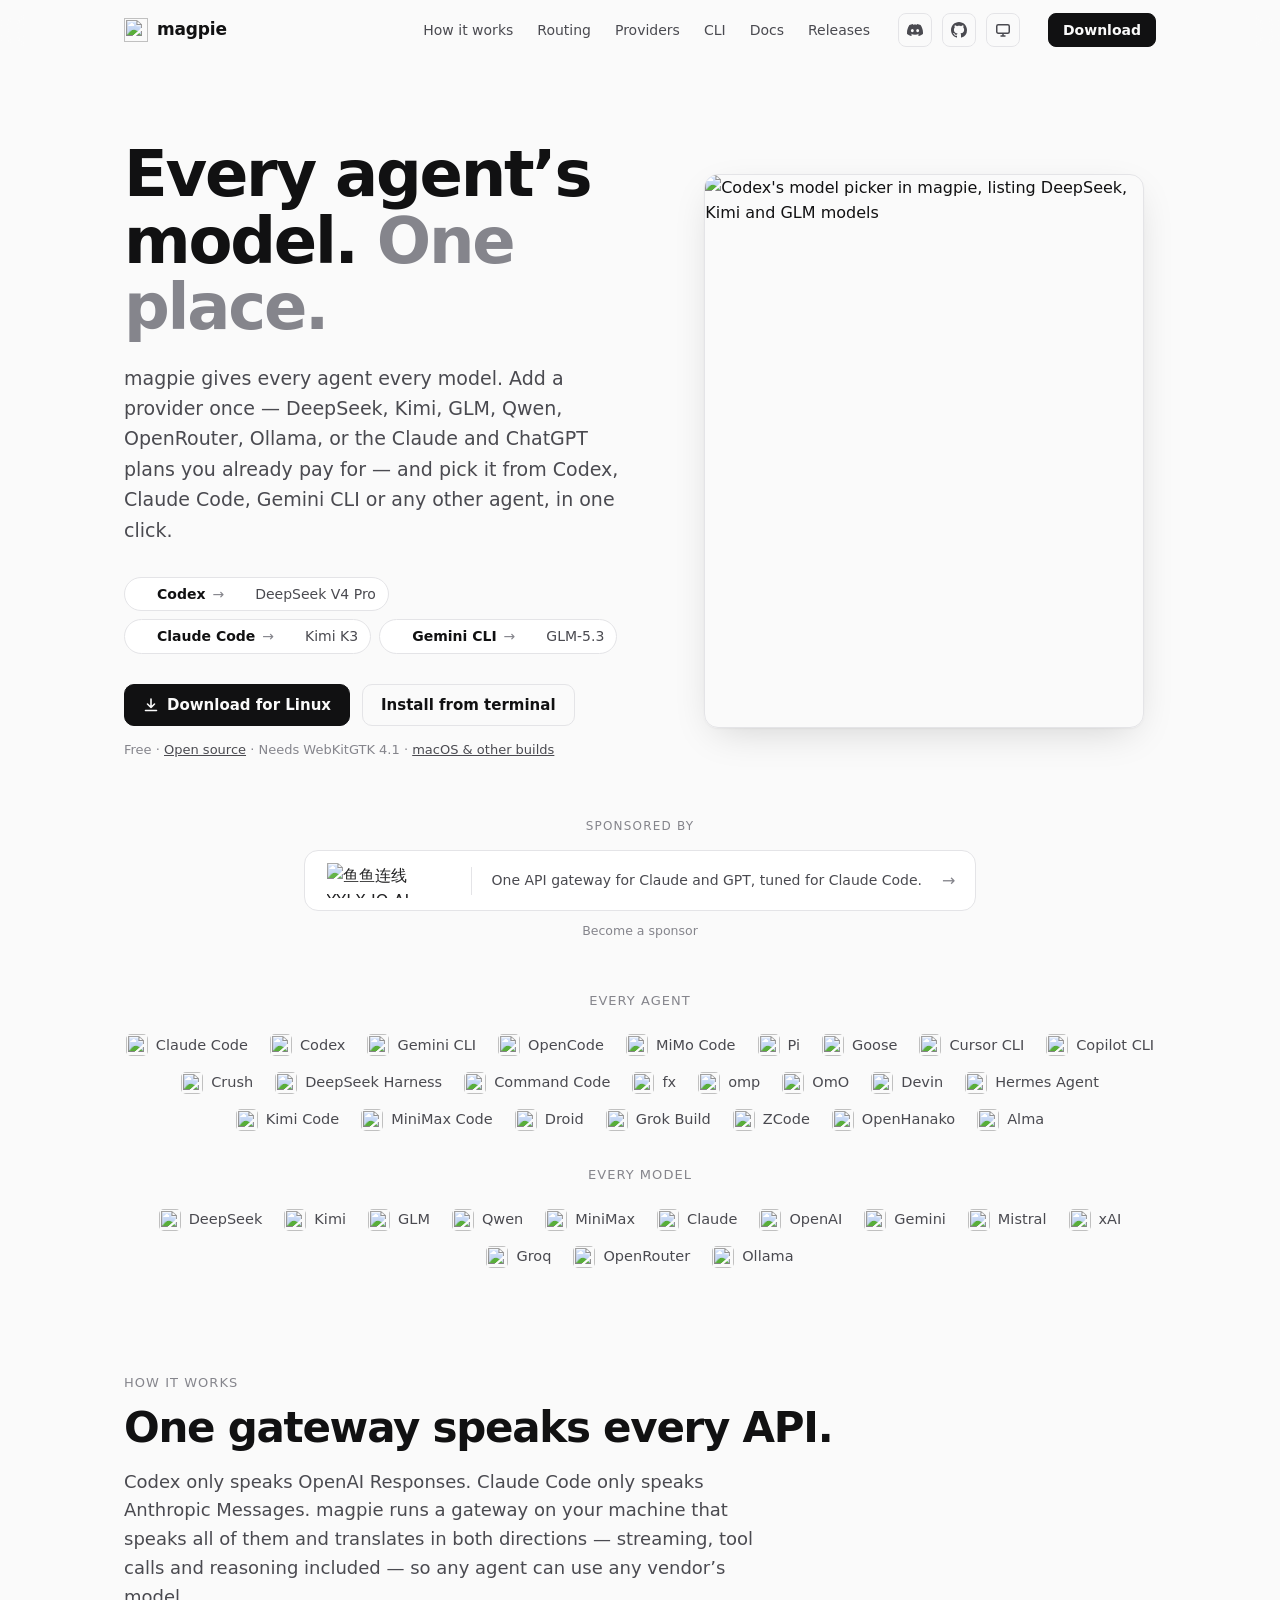
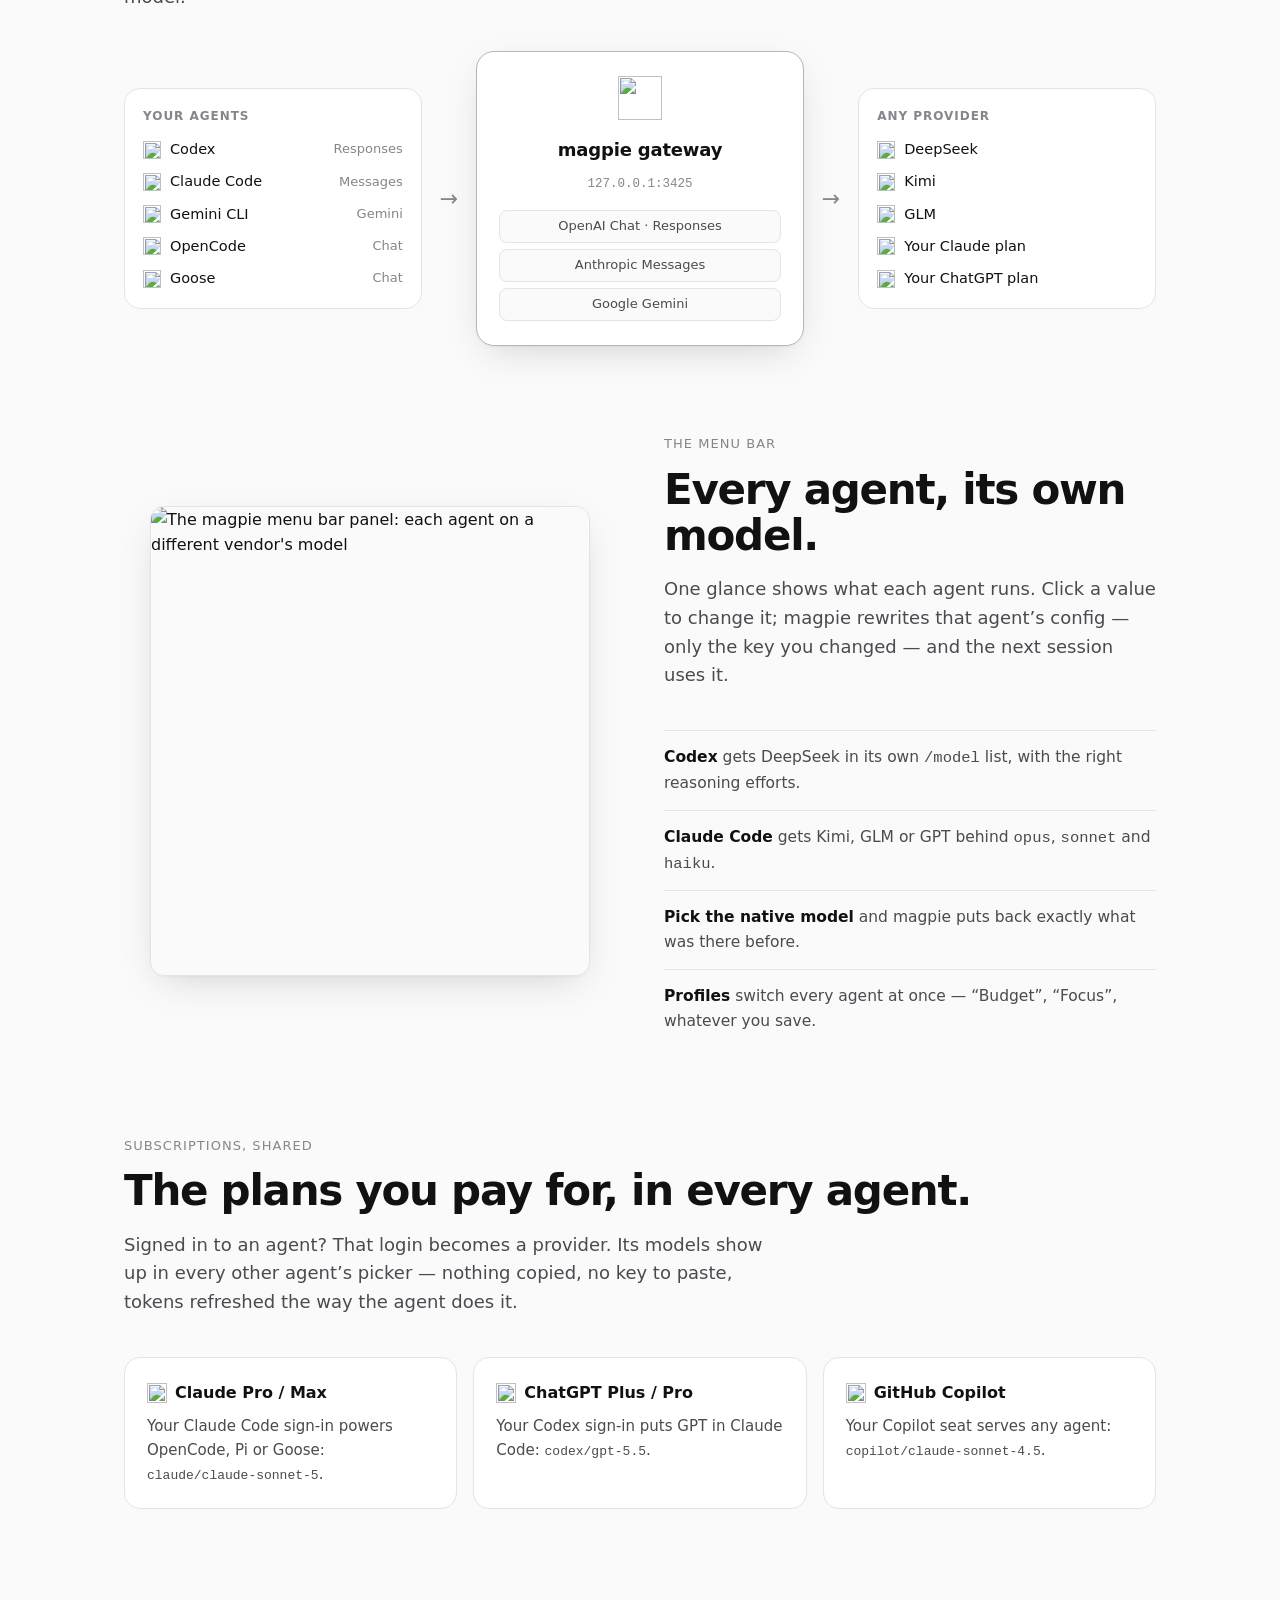
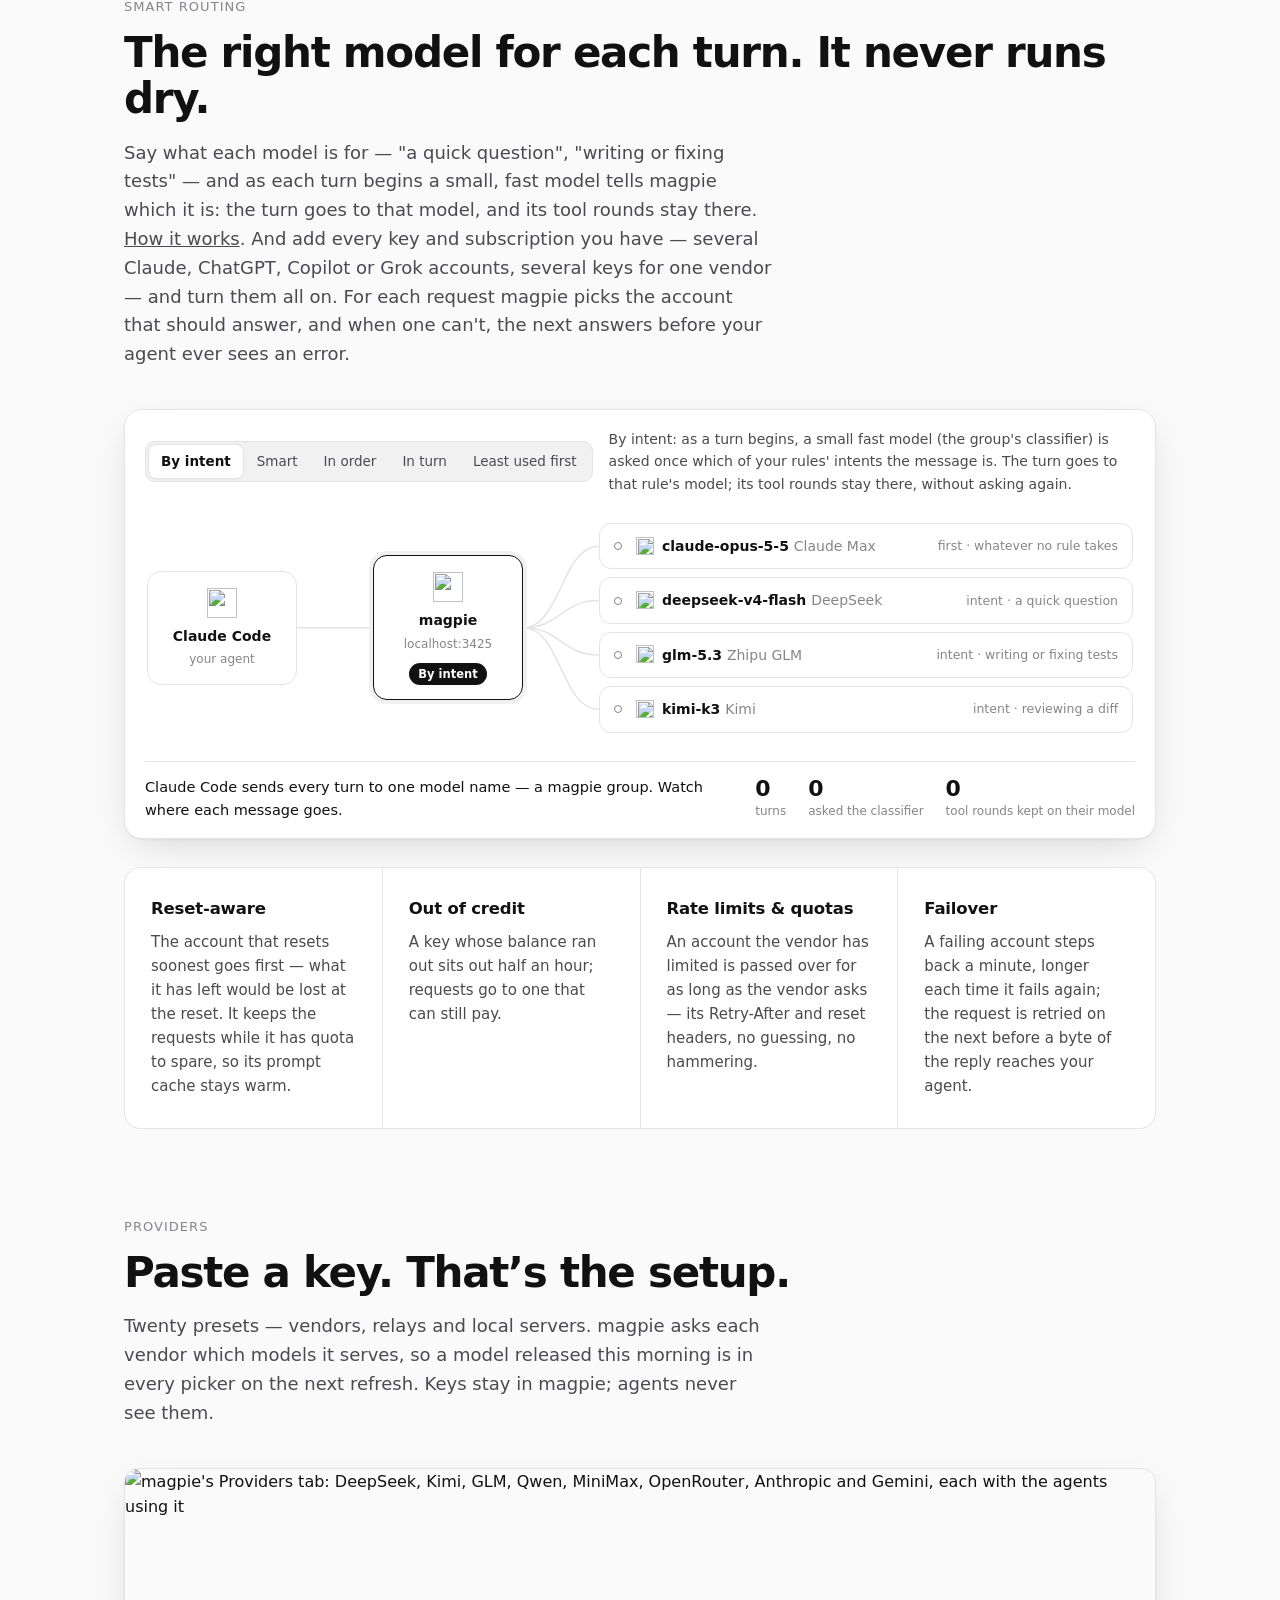
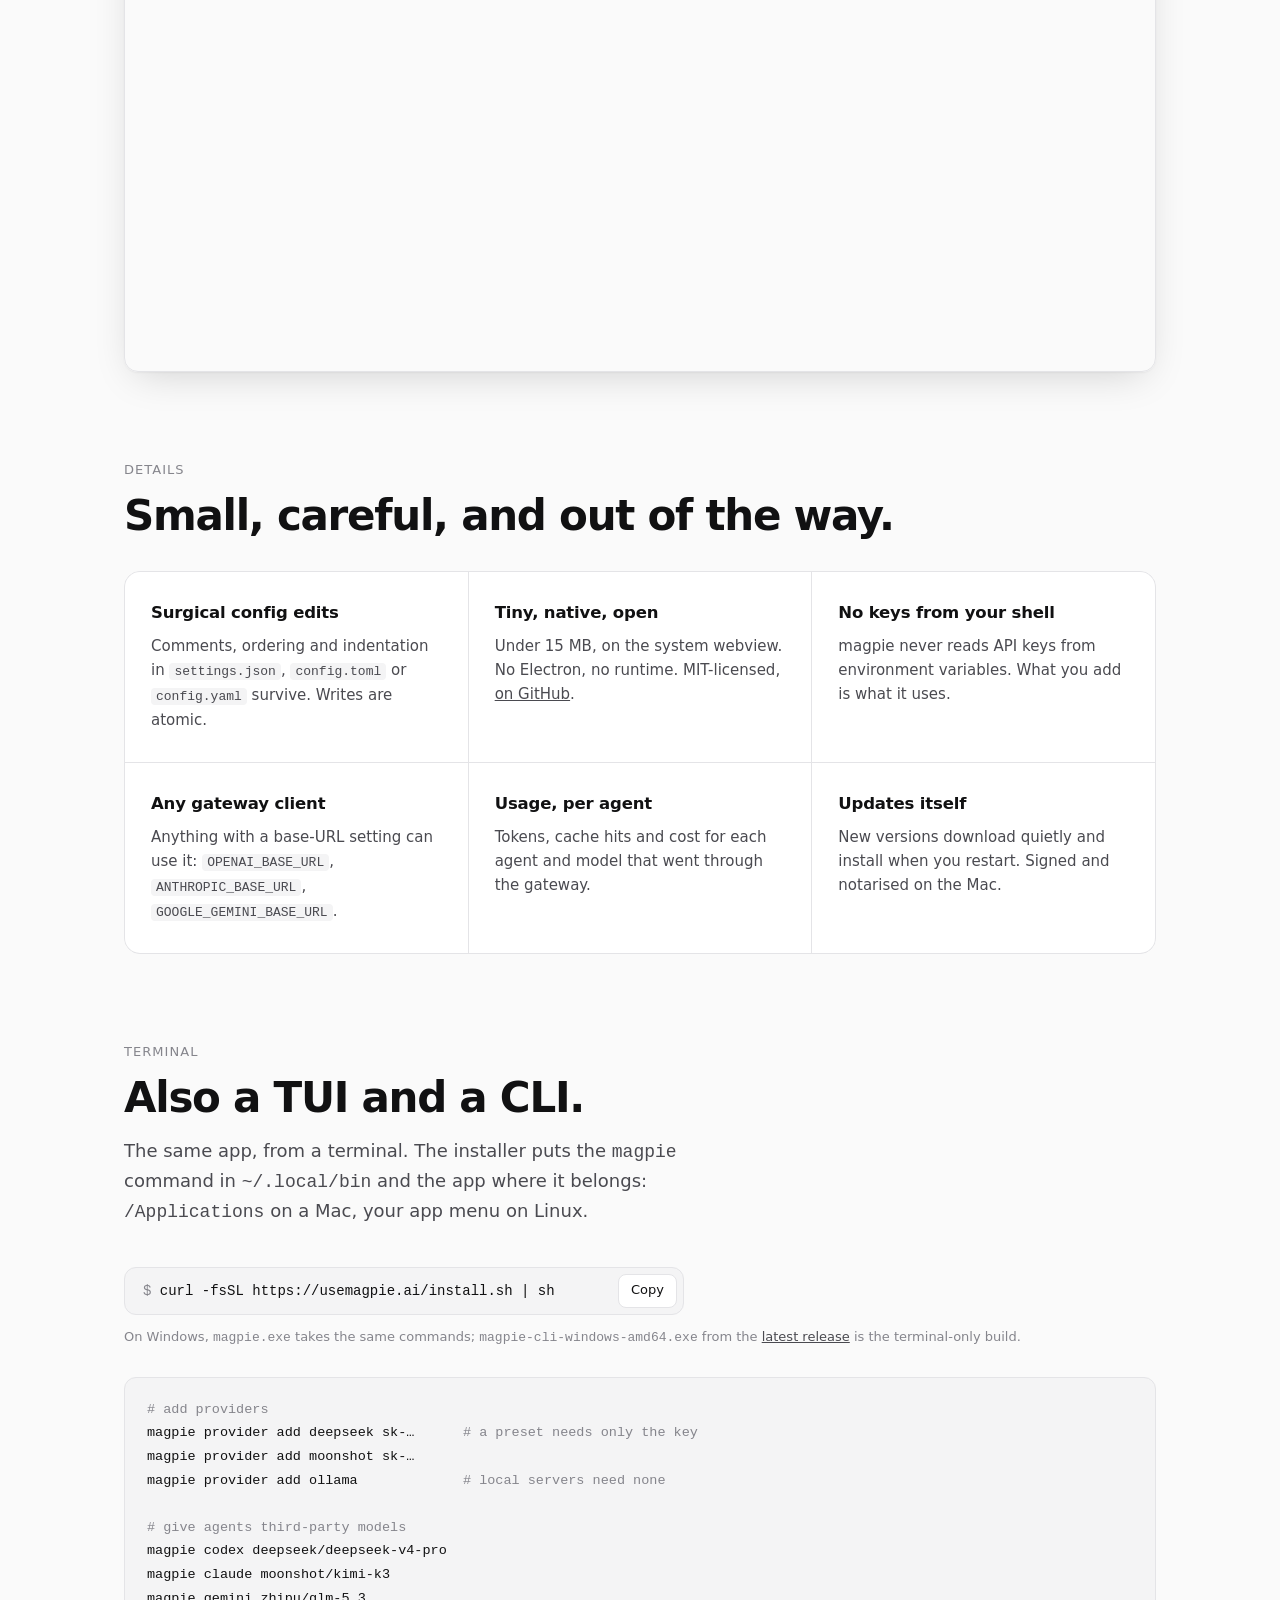
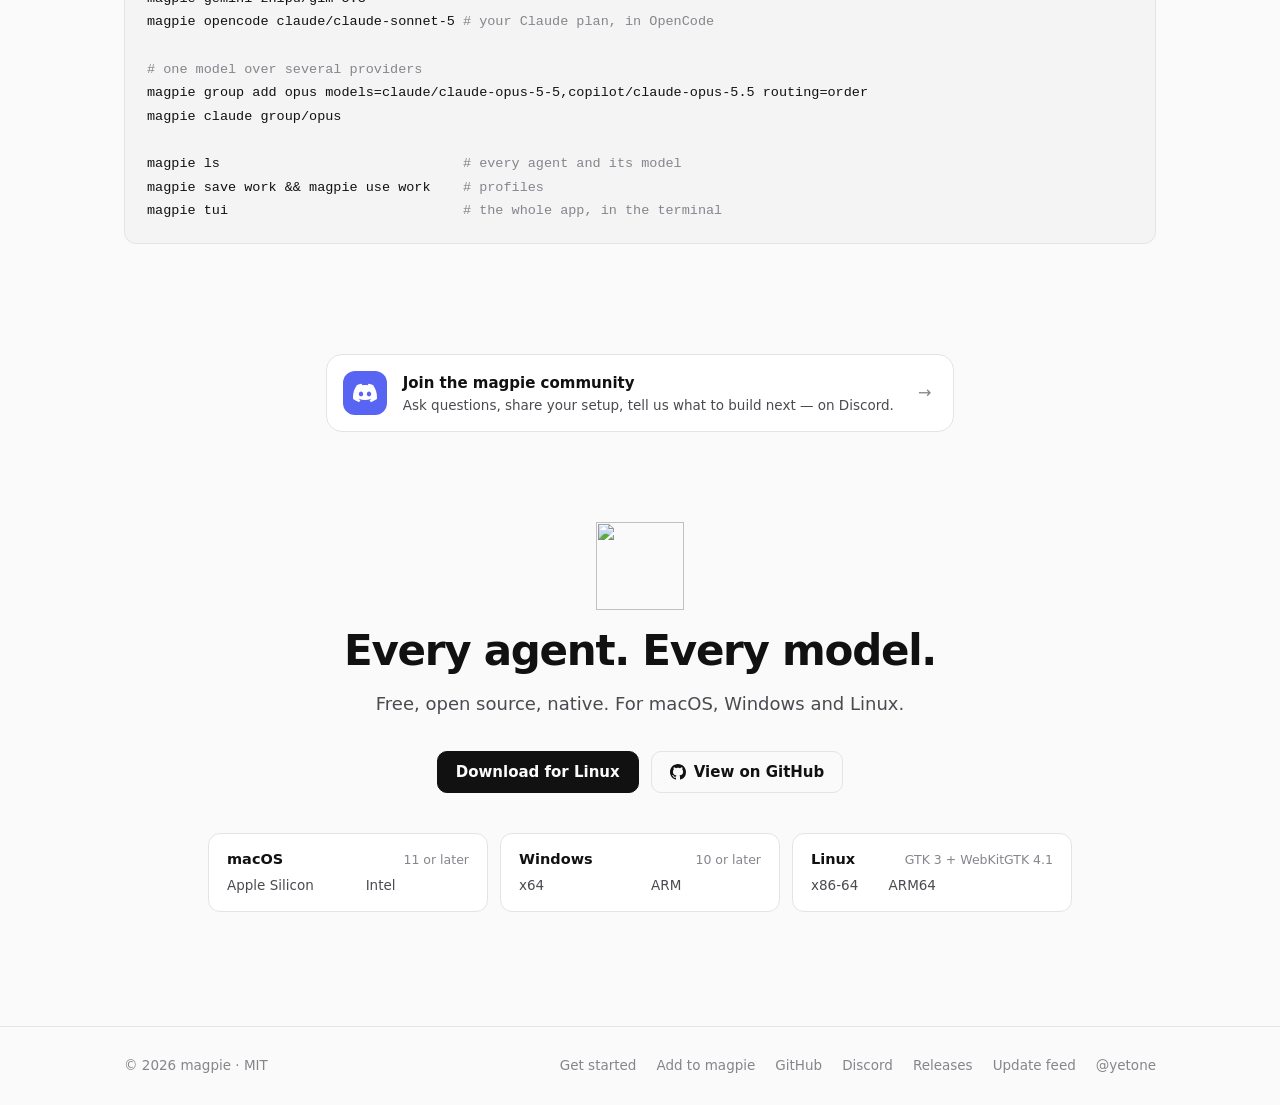
==== commit 9aee0c6e: "chore: 同步最新主线并保留请求日志字段 #239" ====
--- a/site/public/index.html
+++ b/site/public/index.html
@@ -410,6 +410,7 @@
       <li><img class="bird" src="/icons/devin.svg" alt="">Devin</li>
       <li><img class="bird" src="/icons/hermes.svg" alt="">Hermes Agent</li>
       <li><img class="bird" src="/icons/kimi.svg" alt="">Kimi Code</li>
+      <li><img src="/icons/minimax-color.svg" alt="">MiniMax Code</li>
       <li><img class="bird" src="/icons/factory.svg" alt="">Droid</li>
       <li><img class="bird" src="/icons/xai.svg" alt="">Grok Build</li>
       <li><img src="/icons/zcode.png" alt="">ZCode</li>
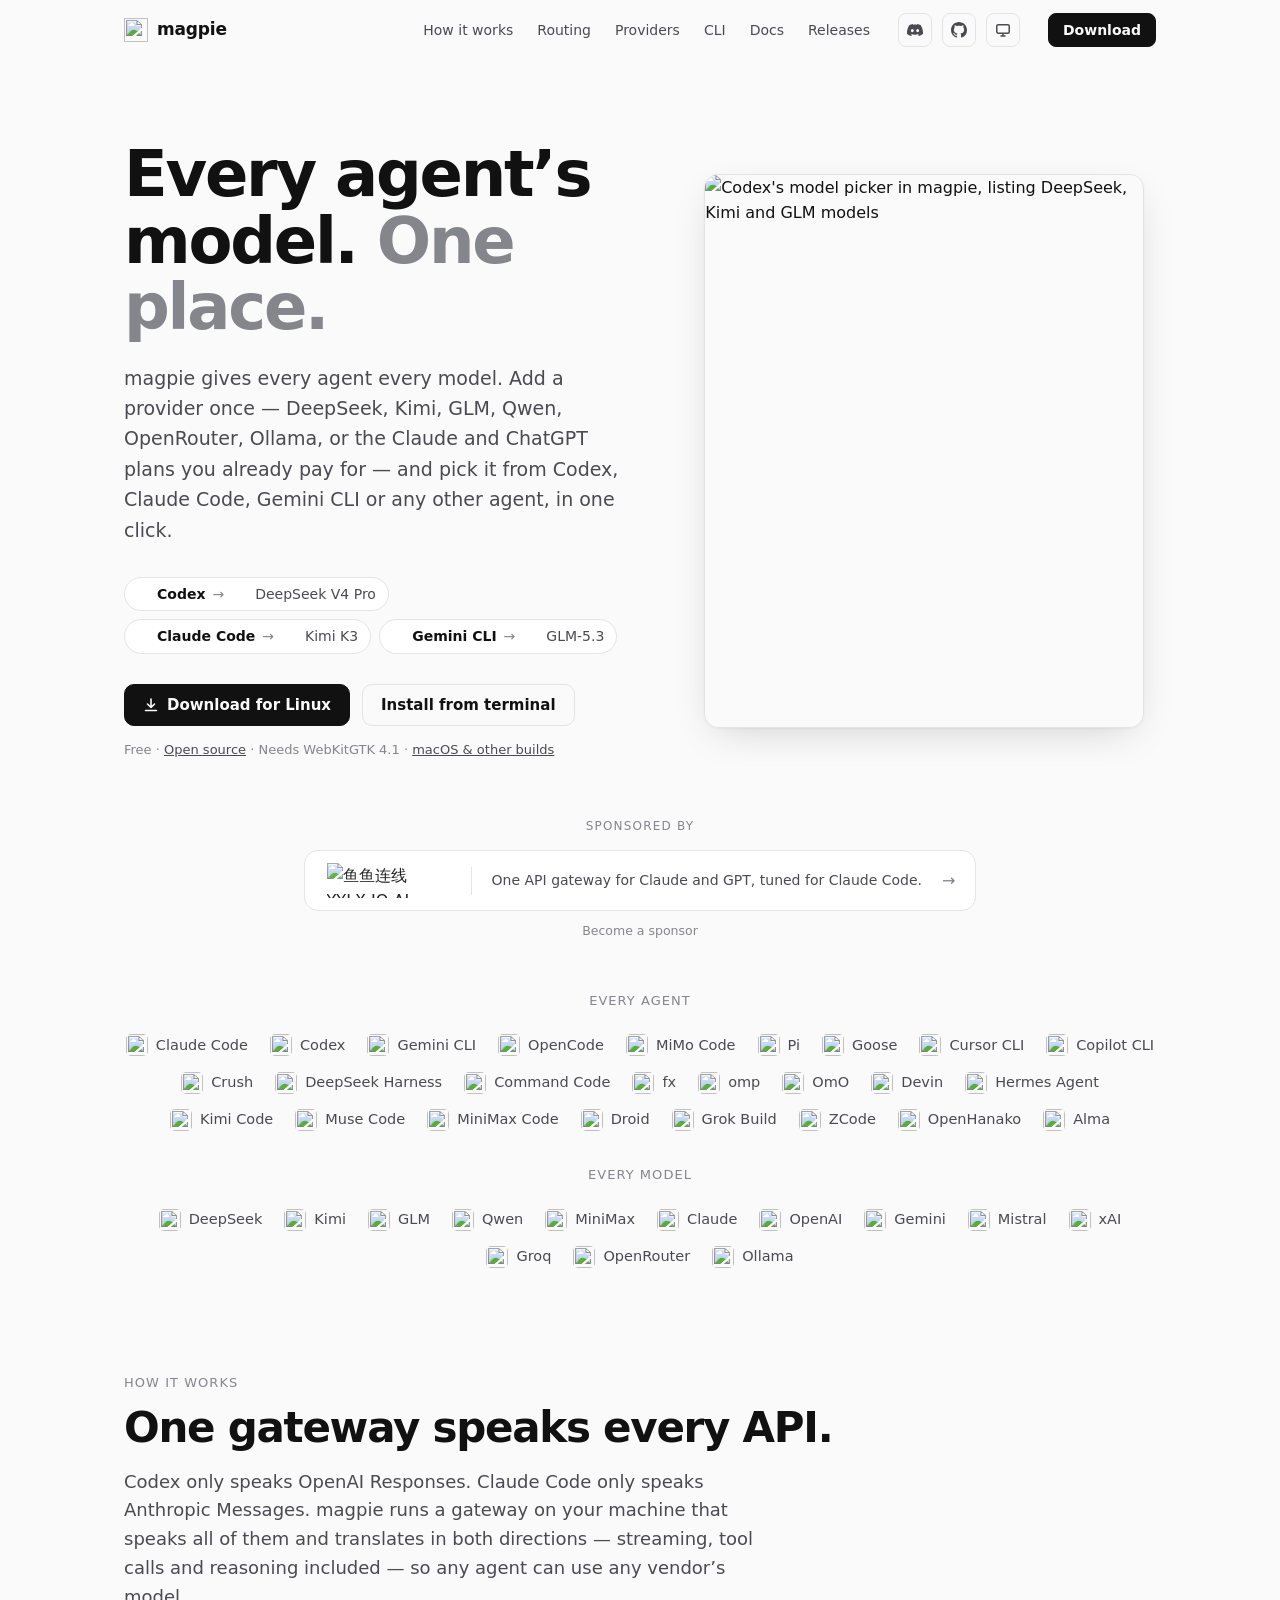
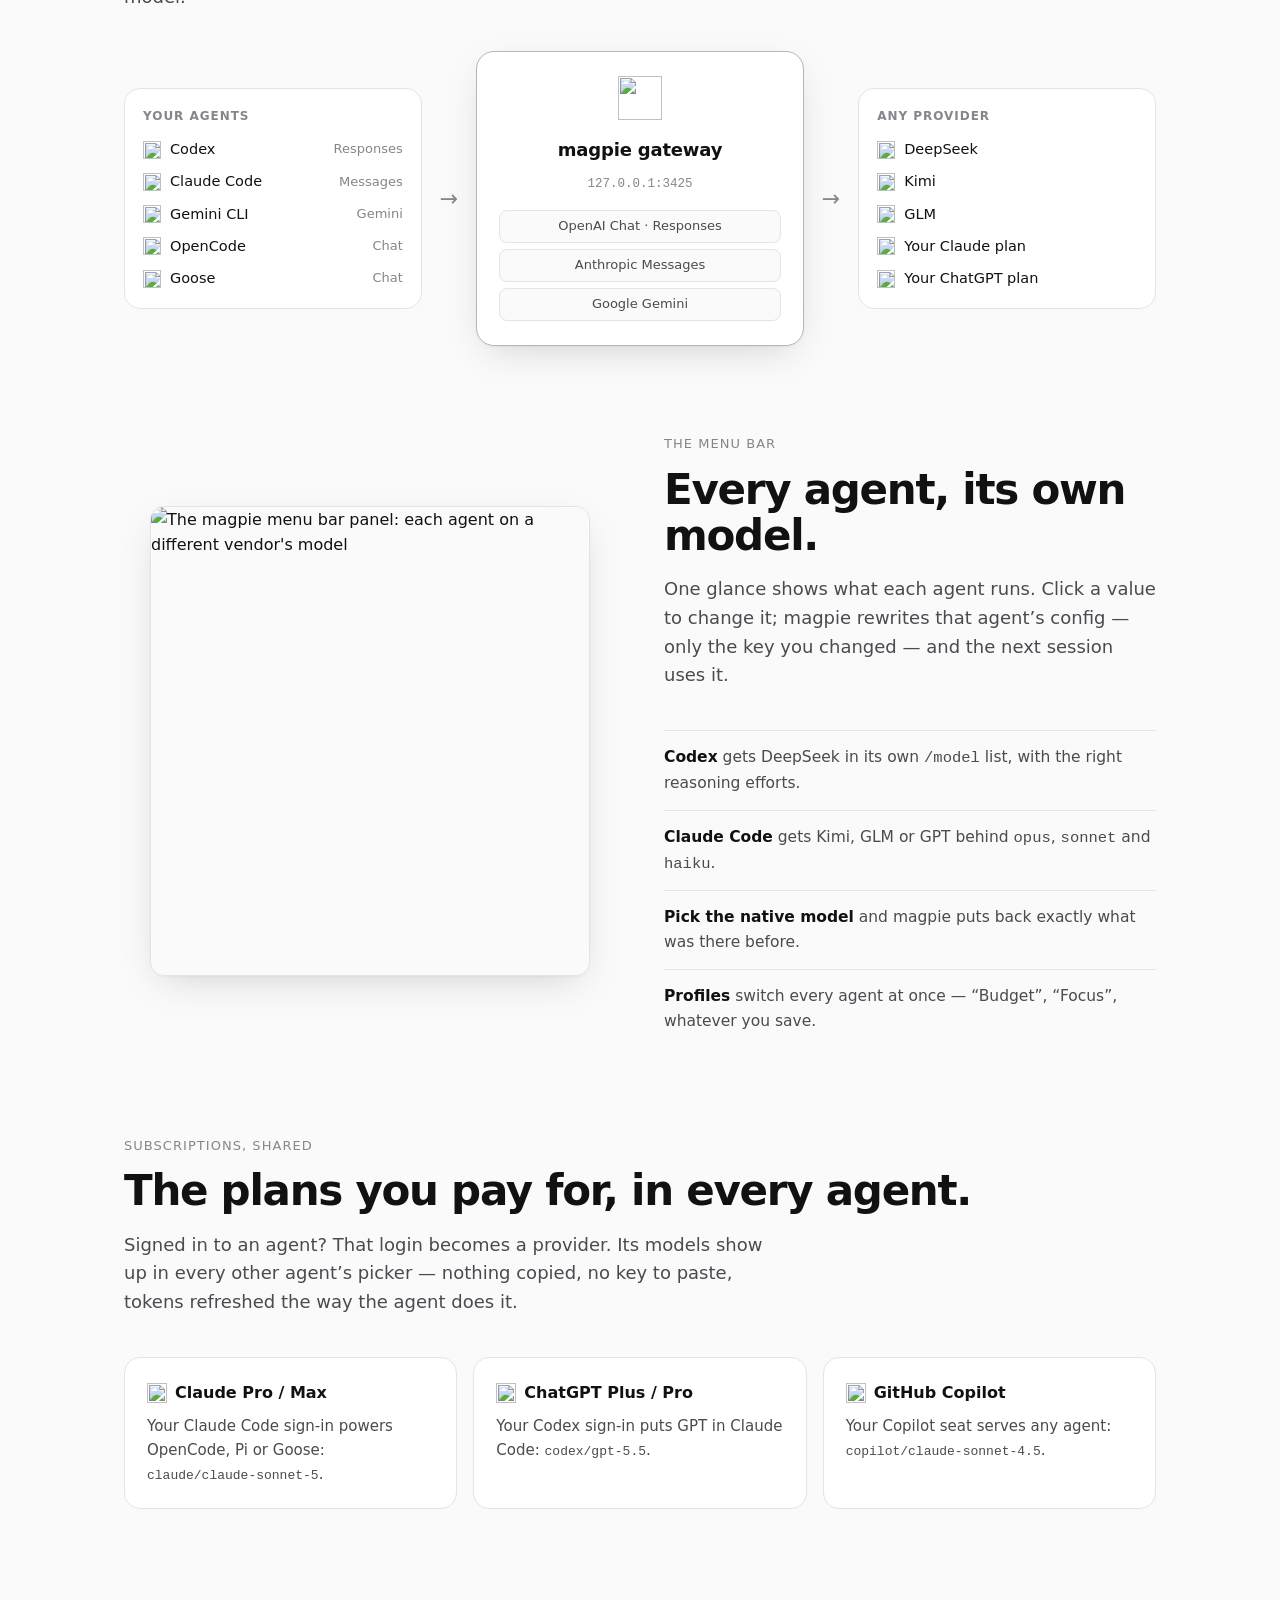
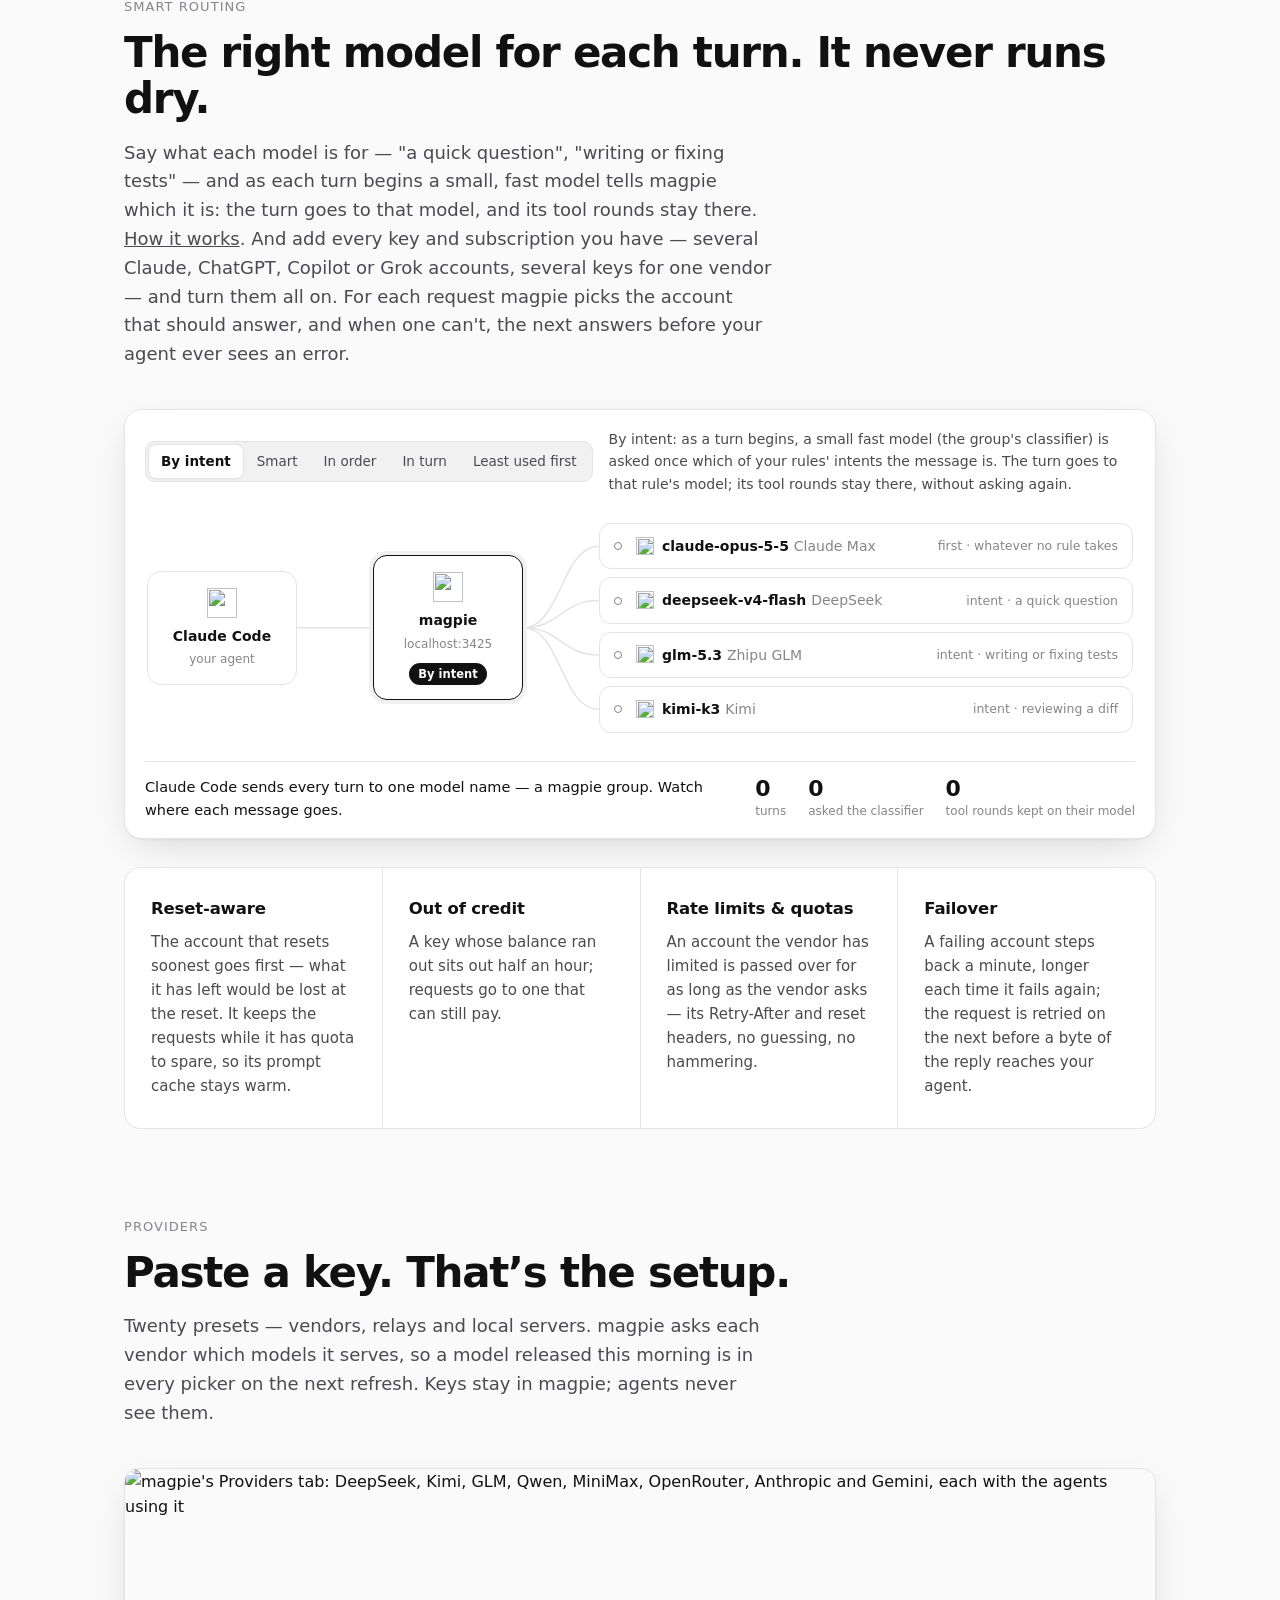
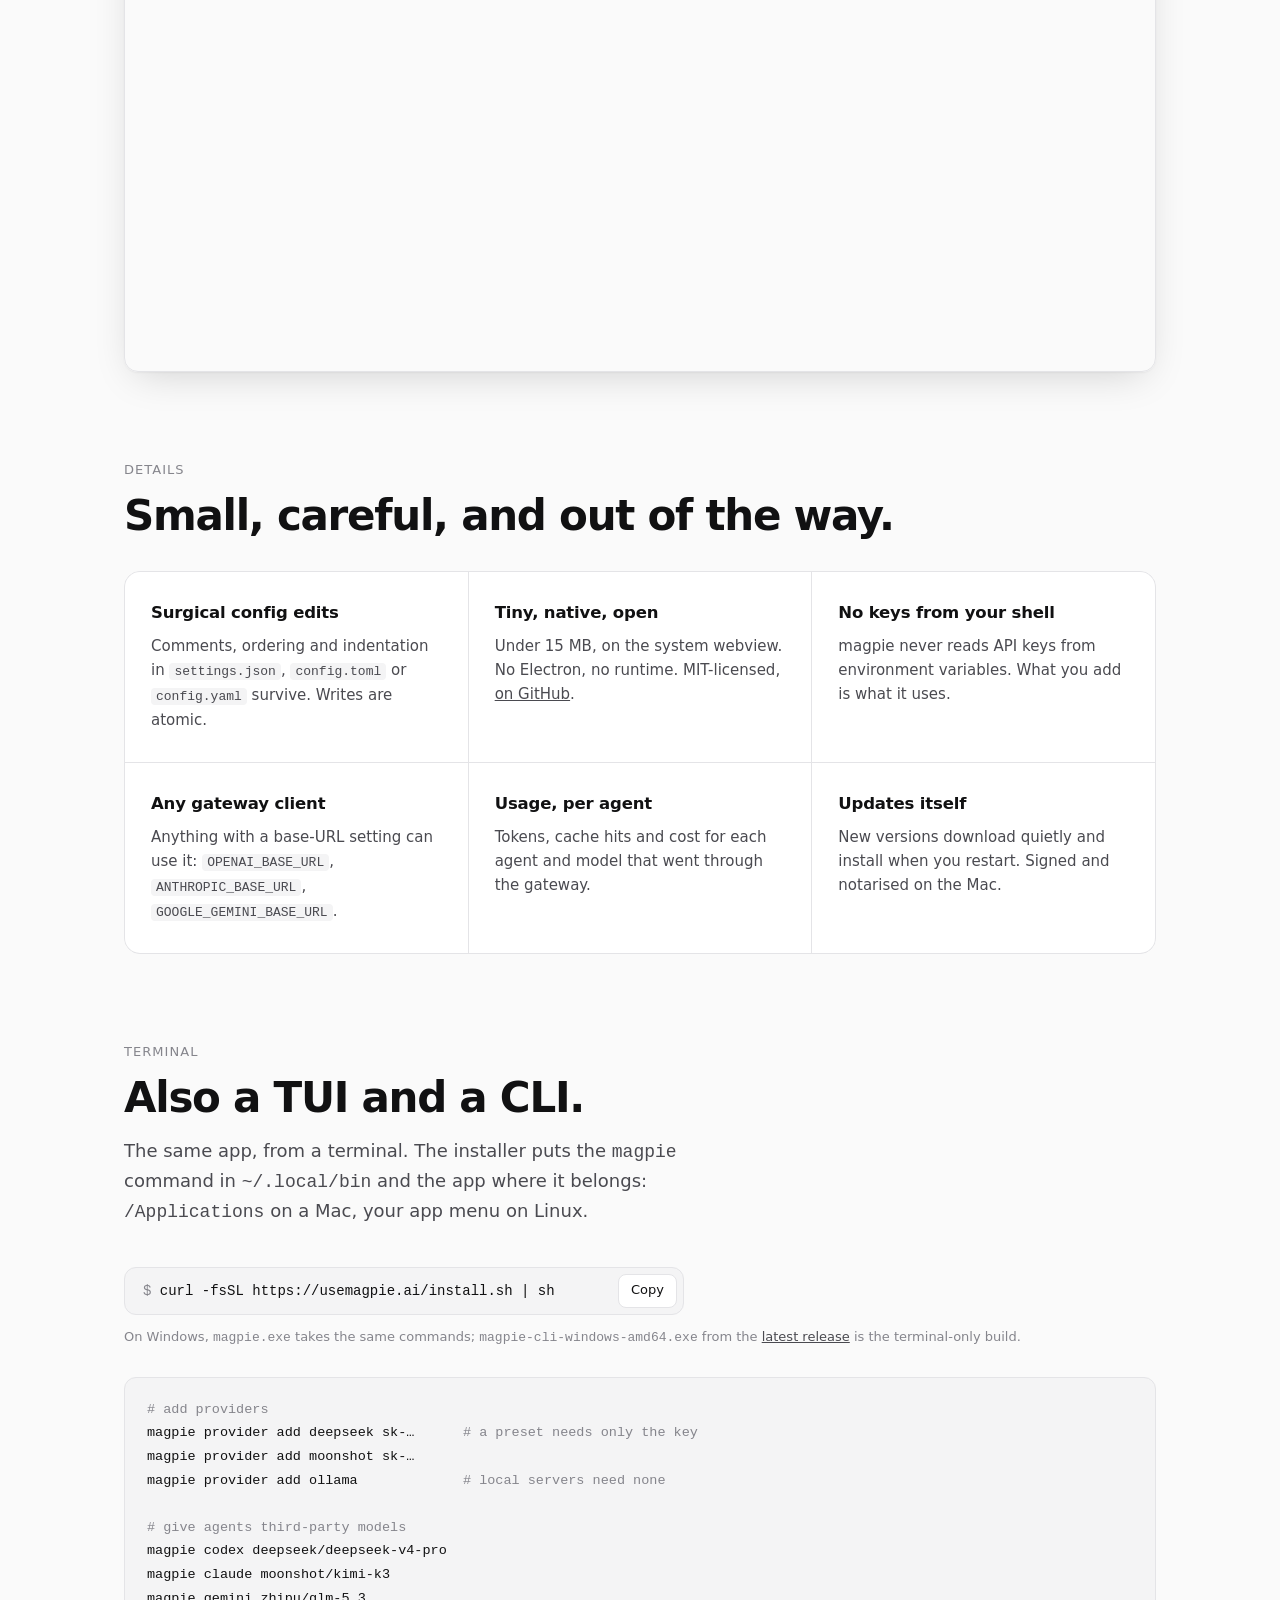
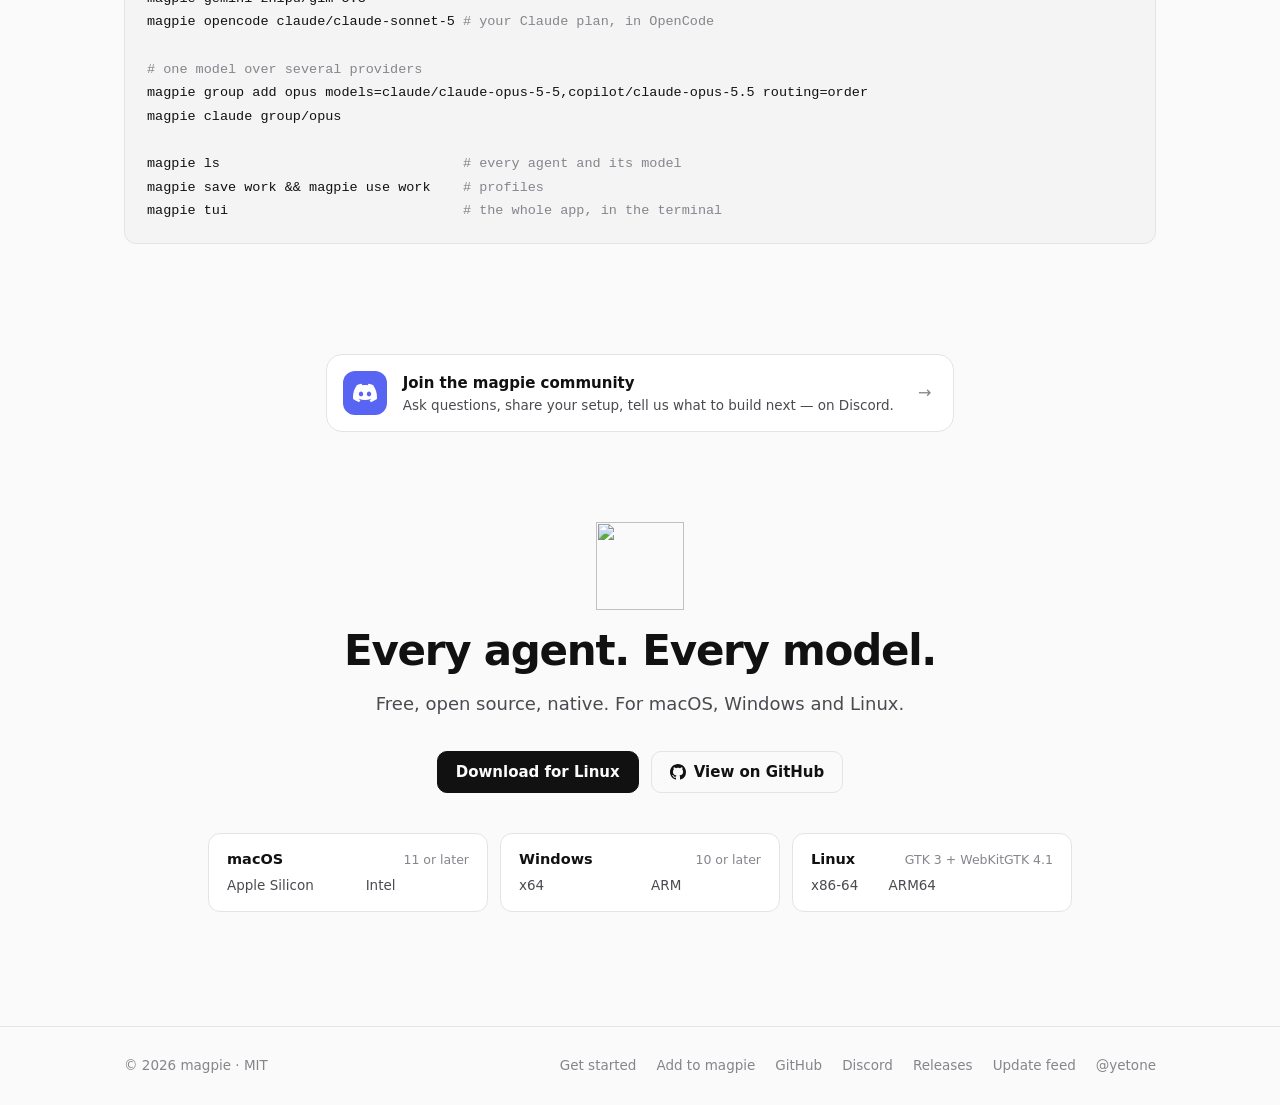
==== commit 7a1aede2: "Merge origin/main into feat/request-log (resolve conflicts with #364 provider key usage)" ====
--- a/site/public/index.html
+++ b/site/public/index.html
@@ -410,6 +410,7 @@
       <li><img class="bird" src="/icons/devin.svg" alt="">Devin</li>
       <li><img class="bird" src="/icons/hermes.svg" alt="">Hermes Agent</li>
       <li><img class="bird" src="/icons/kimi.svg" alt="">Kimi Code</li>
+      <li><img src="/icons/meta-color.svg" alt="">Muse Code</li>
       <li><img src="/icons/minimax-color.svg" alt="">MiniMax Code</li>
       <li><img class="bird" src="/icons/factory.svg" alt="">Droid</li>
       <li><img class="bird" src="/icons/xai.svg" alt="">Grok Build</li>
